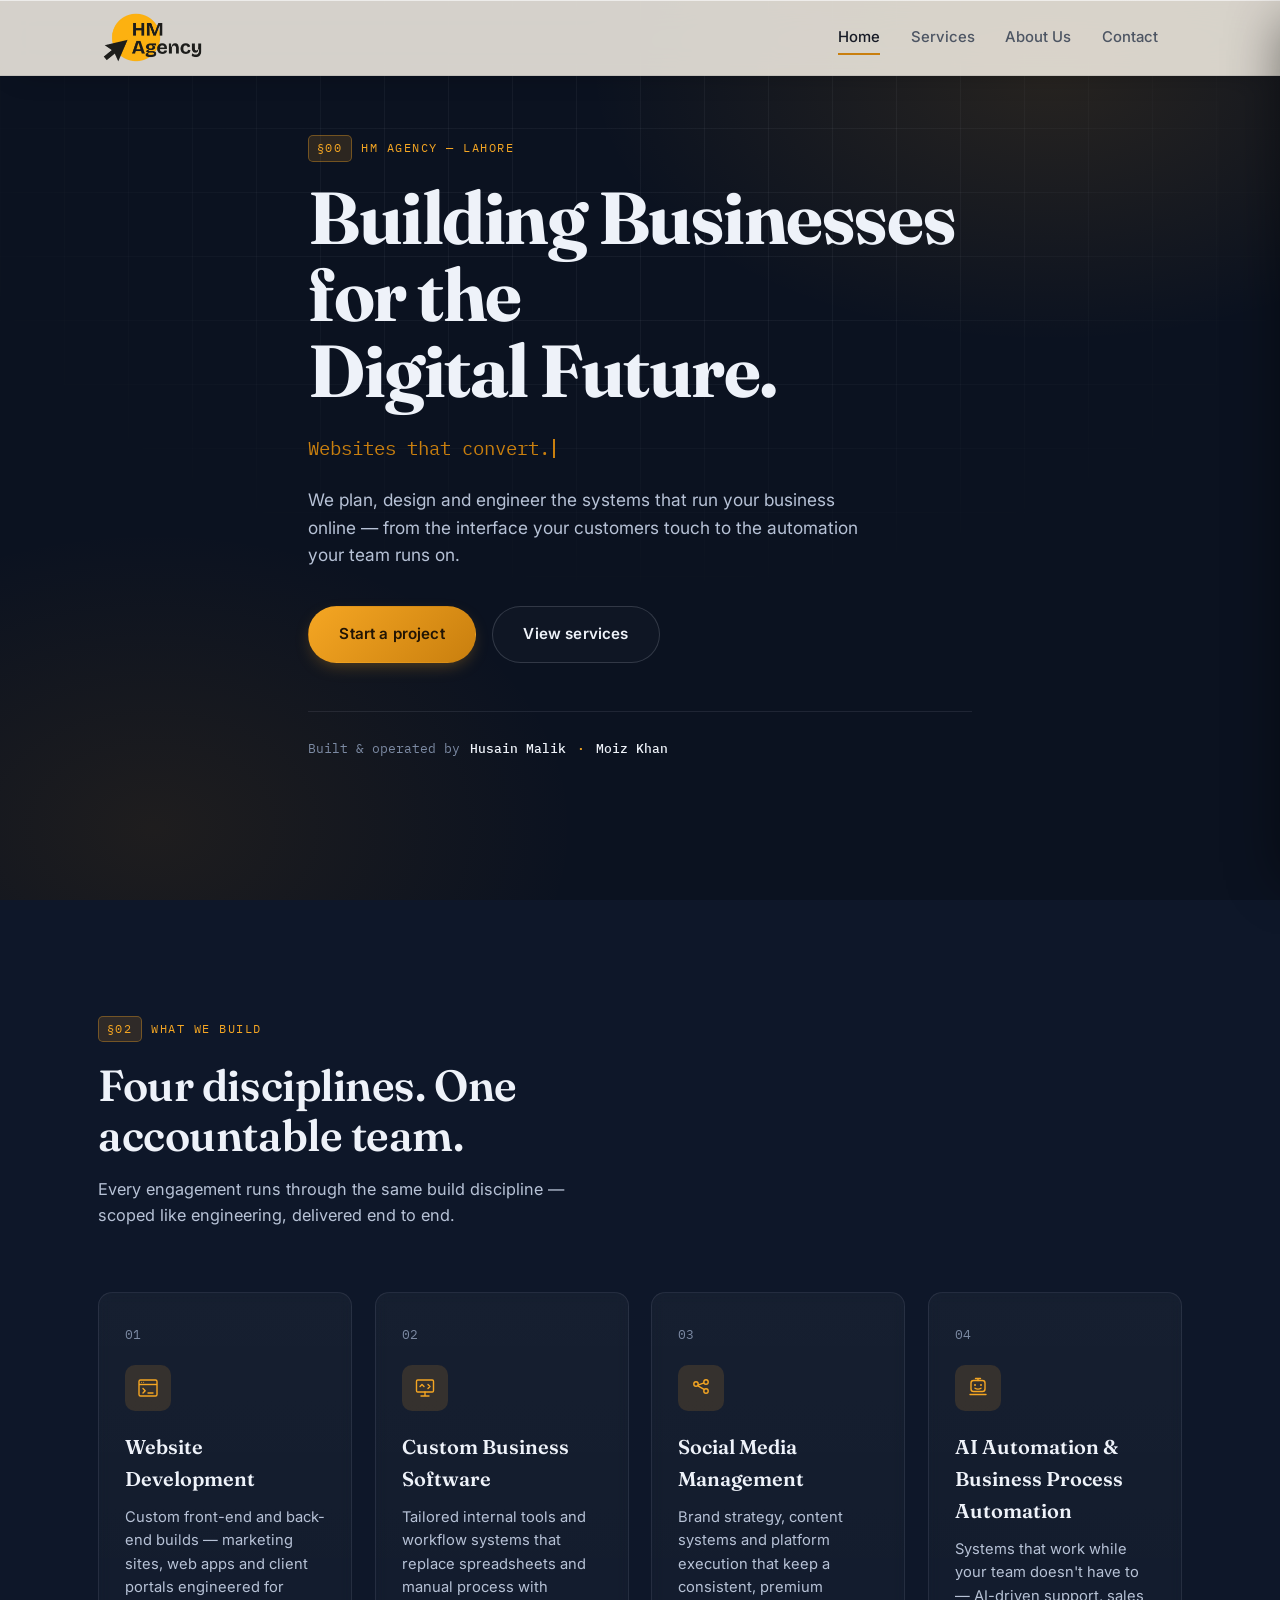
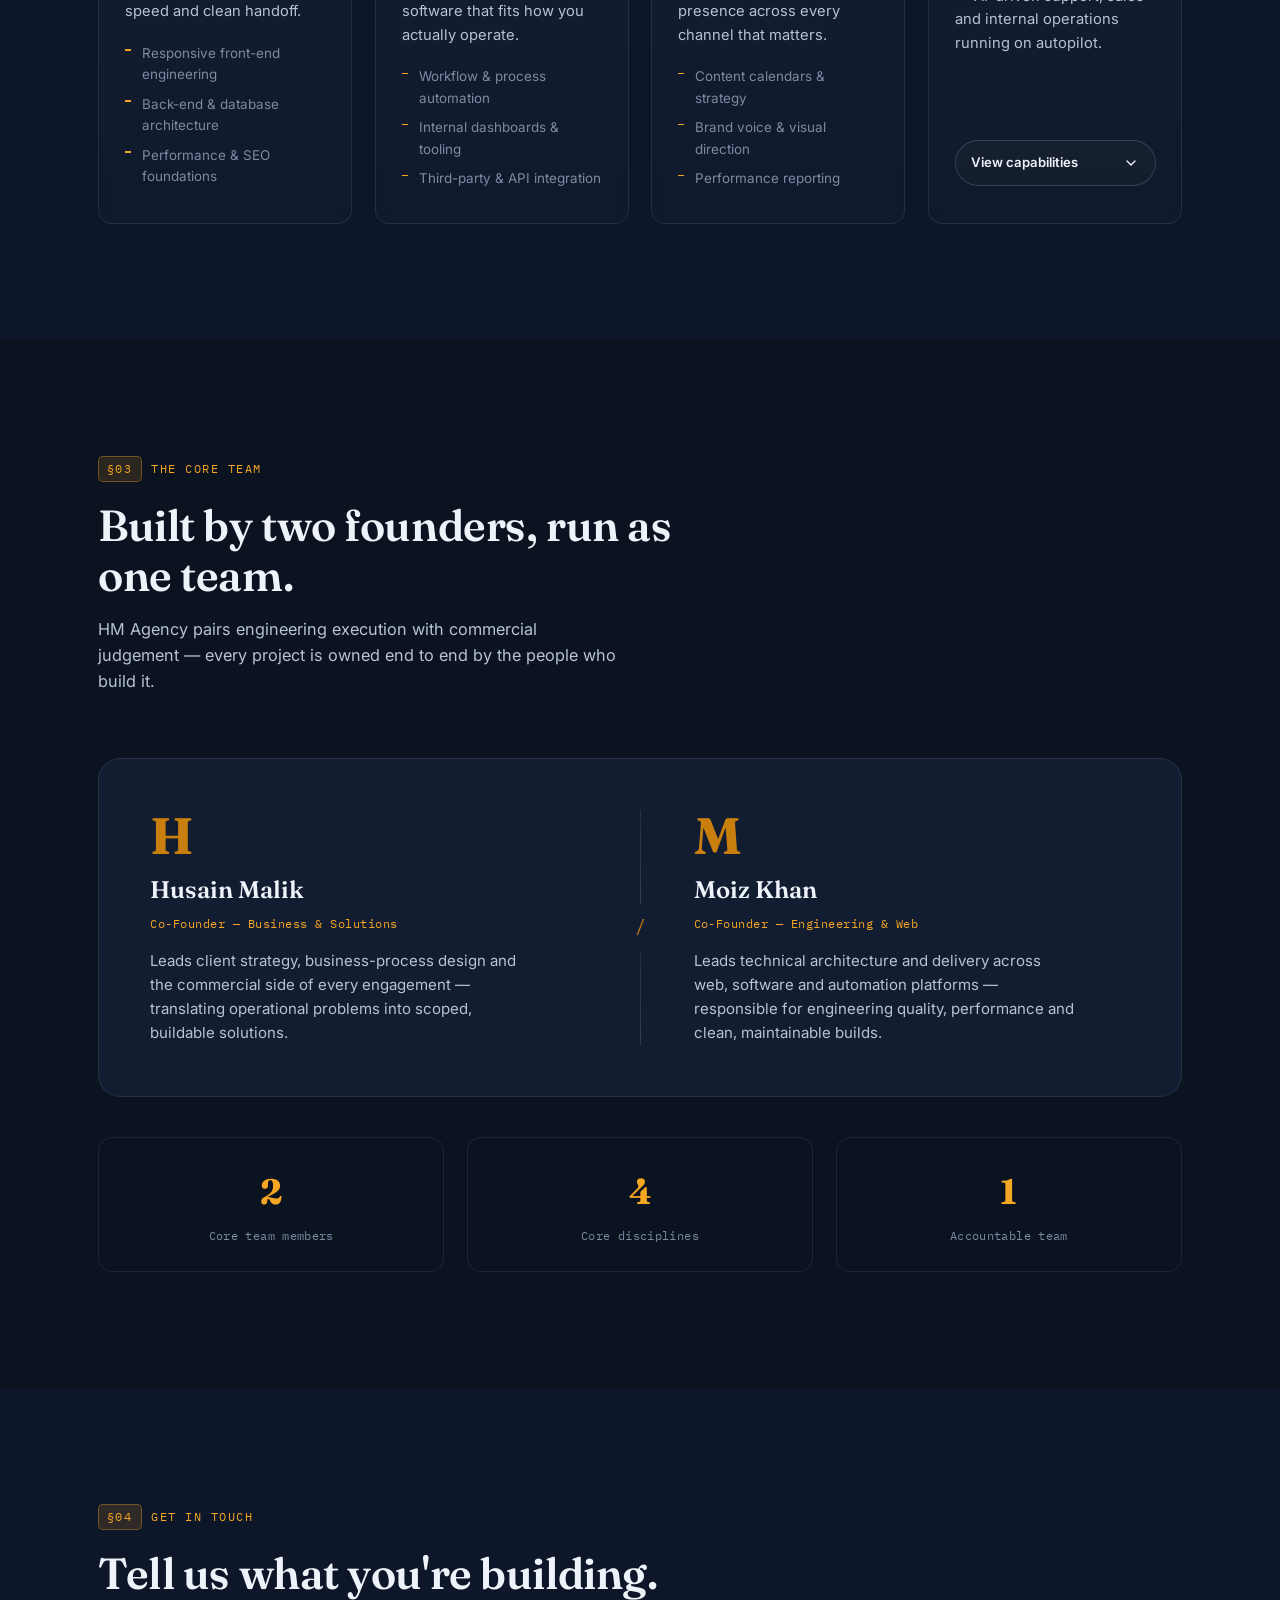
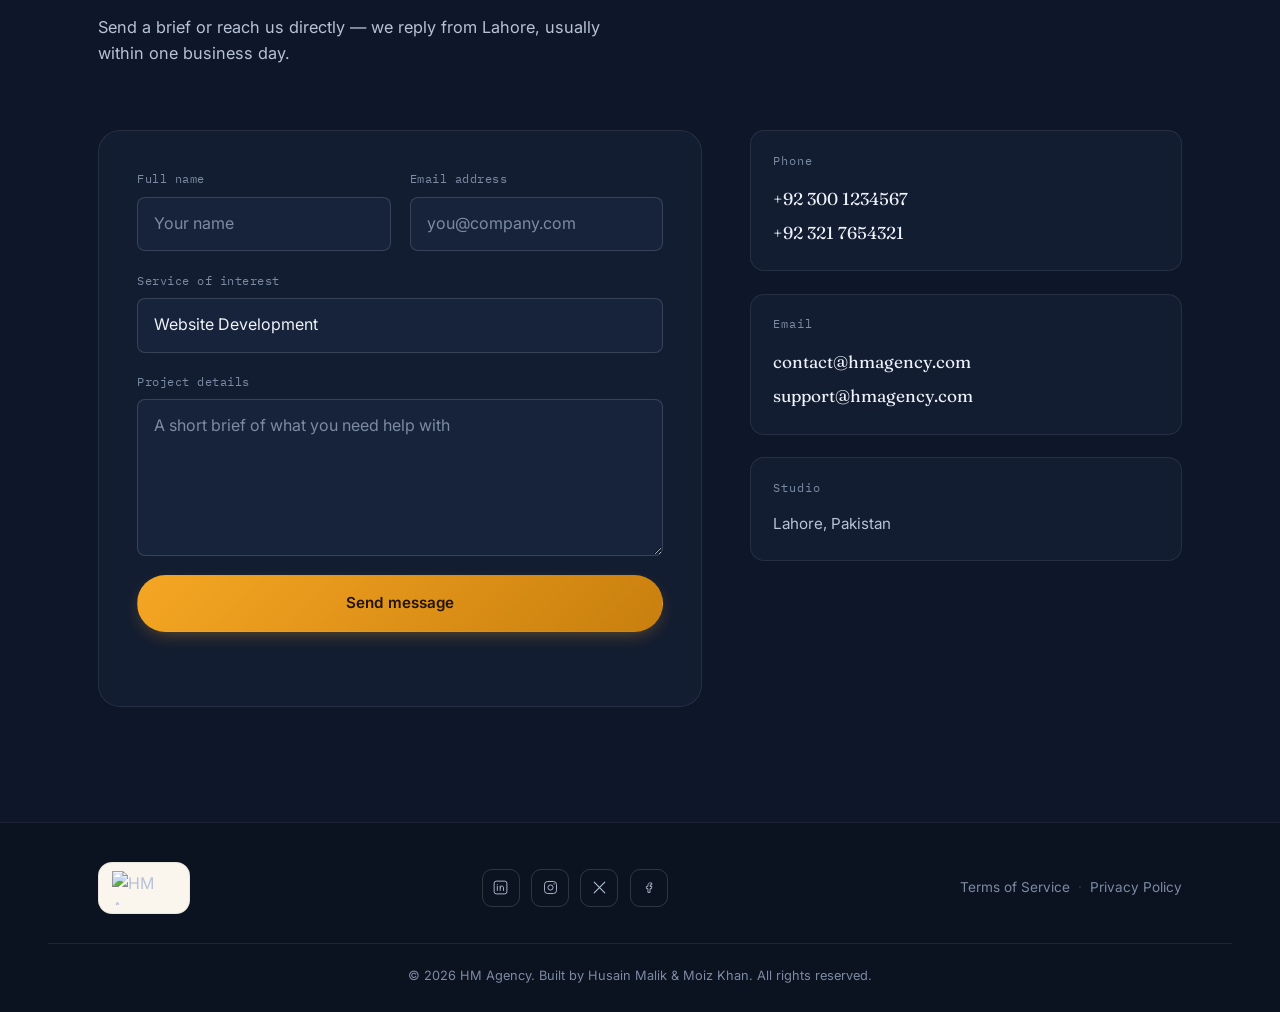
==== index.html @ 4106ef6b "Fix logo image path" ====
<!DOCTYPE html>
<html lang="en">
<head>
<meta charset="UTF-8">
<meta name="viewport" content="width=device-width, initial-scale=1.0, viewport-fit=cover">

<!-- ============ PRIMARY SEO META ============ -->
<title>HM Agency | Web Development, Business Software &amp; AI Automation</title>
<meta name="description" content="HM Agency designs and engineers custom websites, business software, and AI automation systems — chatbots, CRM and workflow automation — for growth-focused companies.">
<meta name="keywords" content="web development agency, custom business software, AI automation agency, business process automation, CRM automation, AI chatbots, social media management, website design Lahore, workflow automation, lead generation automation">
<meta name="author" content="HM Agency">
<meta name="robots" content="index, follow">
<link rel="canonical" href="https://www.hmagency.com/">
<!-- ============ FAVICON (inline SVG — crisp at any size, no external file) ============ -->
<link rel="icon" type="image/svg+xml" href="data:image/svg+xml,%3Csvg%20xmlns='http://www.w3.org/2000/svg'%20viewBox='0%200%2064%2064'%3E%3Ccircle%20cx='32'%20cy='32'%20r='32'%20fill='%23f5a623'/%3E%3Ctext%20x='32'%20y='42'%20text-anchor='middle'%20font-family='Arial,%20Helvetica,%20sans-serif'%20font-weight='800'%20font-size='27'%20letter-spacing='-1'%20fill='%23171b26'%3EHM%3C/text%3E%3C/svg%3E">
<!-- ============ OPEN GRAPH / SOCIAL ============ -->
<meta property="og:type" content="website">
<meta property="og:site_name" content="HM Agency">
<meta property="og:title" content="HM Agency | Web Development, Business Software &amp; AI Automation">
<meta property="og:description" content="Custom websites, business software and AI automation — chatbots, CRM and workflow systems — built by HM Agency.">
<meta property="og:image" content="https://www.hmagency.com/assets/logo.png">
<meta property="og:url" content="https://www.hmagency.com/">
<meta property="og:locale" content="en_US">

<meta name="twitter:card" content="summary_large_image">
<meta name="twitter:title" content="HM Agency | Web Development, Business Software &amp; AI Automation">
<meta name="twitter:description" content="Custom websites, business software and AI automation — chatbots, CRM and workflow systems — built by HM Agency.">
<meta name="twitter:image" content="https://www.hmagency.com/assets/logo.png">

<!-- ============ STRUCTURED DATA (placeholder — update with live business details) ============ -->
<script type="application/ld+json">
{
  "@context": "https://schema.org",
  "@type": "ProfessionalService",
  "name": "HM Agency",
  "image": "https://www.hmagency.com/assets/logo.png",
  "logo": "https://www.hmagency.com/assets/logo.png",
  "url": "https://www.hmagency.com/",
  "email": "contact@hmagency.com",
  "telephone": "+92-300-1234567",
  "address": {
    "@type": "PostalAddress",
    "addressLocality": "Lahore",
    "addressCountry": "PK"
  },
  "founder": [
    { "@type": "Person", "name": "Husain Malik" },
    { "@type": "Person", "name": "Moiz Khan" }
  ],
  "sameAs": [
    "https://www.linkedin.com/",
    "https://www.instagram.com/",
    "https://www.facebook.com/"
  ],
  "makesOffer": [
    { "@type": "Offer", "itemOffered": { "@type": "Service", "name": "Website Development" } },
    { "@type": "Offer", "itemOffered": { "@type": "Service", "name": "Custom Business Software" } },
    { "@type": "Offer", "itemOffered": { "@type": "Service", "name": "Social Media Management" } },
    { "@type": "Offer", "itemOffered": { "@type": "Service", "name": "AI Automation & Business Process Automation" } }
  ]
}
</script>

<!-- Fonts: Fraunces (display serif) + Inter (body) + IBM Plex Mono (blueprint/utility labels) -->
<link rel="preconnect" href="https://fonts.googleapis.com">
<link rel="preconnect" href="https://fonts.gstatic.com" crossorigin>
<link href="https://fonts.googleapis.com/css2?family=Fraunces:opsz,wght@9..144,500;9..144,600;9..144,700;9..144,900&family=Inter:wght@400;500;600;700&family=IBM+Plex+Mono:wght@400;500;600&display=swap" rel="stylesheet">

<link rel="stylesheet" href="styles.css">
</head>
<body>

<!-- ============ SKIP LINK ============ -->
<a class="skip-link" href="#main">Skip to content</a>

<!-- ============ NAVIGATION ============ -->
<header class="site-header" id="site-header">
  <nav class="navbar" aria-label="Primary">
    <a href="#home" class="brand" aria-label="HM Agency, home">
      <img src="logo.png" alt="HM Agency Logo" class="brand-logo" width="188" height="100">
    </a>

    <ul class="nav-links" id="nav-links">
      <li><a href="#home" class="nav-link is-active">Home</a></li>
      <li><a href="#services" class="nav-link">Services</a></li>
      <li><a href="#about" class="nav-link">About Us</a></li>
      <li><a href="#contact" class="nav-link">Contact</a></li>
    </ul>

    <button class="hamburger" id="hamburger" aria-label="Open menu" aria-expanded="false" aria-controls="mobile-menu">
      <span class="hamburger-box">
        <span class="bar bar-top"></span>
        <span class="bar bar-mid"></span>
        <span class="bar bar-bottom"></span>
      </span>
    </button>
  </nav>

  <!-- Mobile slide-in menu -->
  <div class="mobile-menu" id="mobile-menu">
    <ul class="mobile-nav-links">
      <li><a href="#home" class="mobile-nav-link"><span class="mobile-nav-index">§01</span>Home</a></li>
      <li><a href="#services" class="mobile-nav-link"><span class="mobile-nav-index">§02</span>Services</a></li>
      <li><a href="#about" class="mobile-nav-link"><span class="mobile-nav-index">§03</span>About Us</a></li>
      <li><a href="#contact" class="mobile-nav-link"><span class="mobile-nav-index">§04</span>Contact</a></li>
    </ul>
    <p class="mobile-menu-foot">Husain Malik &amp; Moiz Khan — Co-Founders, HM Agency</p>
  </div>
  <div class="mobile-menu-backdrop" id="mobile-menu-backdrop"></div>
</header>

<main id="main">

  <!-- ============ HERO ============ -->
  <section class="hero" id="home">
    <div class="hero-grid" aria-hidden="true"></div>
    <div class="hero-inner container">
      <p class="eyebrow reveal">
        <span class="eyebrow-tag">§00</span> HM AGENCY — LAHORE
      </p>
      <h1 class="hero-title reveal">
        Building Businesses<br>for the Digital&nbsp;Future.
      </h1>
      <p class="hero-type-line reveal">
        <span id="typed-text" class="hero-typed"></span><span class="hero-caret" aria-hidden="true"></span>
      </p>
      <p class="hero-sub reveal">
        We plan, design and engineer the systems that run your business online —
        from the interface your customers touch to the automation your team runs on.
      </p>
      <div class="hero-actions reveal">
        <a href="#contact" class="btn btn-primary">Start a project</a>
        <a href="#services" class="btn btn-ghost">View services</a>
      </div>
      <div class="hero-partners reveal">
        <span class="hero-partners-label">Built &amp; operated by</span>
        <span class="hero-partners-names">Husain Malik <span class="dot">·</span> Moiz Khan</span>
      </div>
    </div>
  </section>

  <!-- ============ SERVICES ============ -->
  <section class="services" id="services">
    <div class="container">
      <header class="section-head reveal">
        <p class="eyebrow"><span class="eyebrow-tag">§02</span> WHAT WE BUILD</p>
        <h2 class="section-title">Four disciplines. One accountable team.</h2>
        <p class="section-sub">Every engagement runs through the same build discipline — scoped like engineering, delivered end to end.</p>
      </header>

      <div class="services-grid">

        <article class="service-card reveal">
          <span class="card-bracket bracket-tl" aria-hidden="true"></span>
          <span class="card-bracket bracket-br" aria-hidden="true"></span>
          <p class="service-index">01</p>
          <div class="service-icon" aria-hidden="true">
            <svg viewBox="0 0 24 24" fill="none"><path d="M3 5.5C3 4.67 3.67 4 4.5 4h15c.83 0 1.5.67 1.5 1.5v13c0 .83-.67 1.5-1.5 1.5h-15A1.5 1.5 0 0 1 3 18.5v-13Z" stroke="currentColor" stroke-width="1.4"/><path d="M3 8.5h18" stroke="currentColor" stroke-width="1.4"/><circle cx="5.6" cy="6.3" r=".55" fill="currentColor"/><circle cx="7.6" cy="6.3" r=".55" fill="currentColor"/><path d="M7 12.5l2.2 2.2L7 17" stroke="currentColor" stroke-width="1.4" stroke-linecap="round" stroke-linejoin="round"/><path d="M12 17h5" stroke="currentColor" stroke-width="1.4" stroke-linecap="round"/></svg>
          </div>
          <h3 class="service-title">Website Development</h3>
          <p class="service-desc">Custom front-end and back-end builds — marketing sites, web apps and client portals engineered for speed and clean handoff.</p>
          <ul class="service-list">
            <li>Responsive front-end engineering</li>
            <li>Back-end &amp; database architecture</li>
            <li>Performance &amp; SEO foundations</li>
          </ul>
        </article>

        <article class="service-card reveal">
          <span class="card-bracket bracket-tl" aria-hidden="true"></span>
          <span class="card-bracket bracket-br" aria-hidden="true"></span>
          <p class="service-index">02</p>
          <div class="service-icon" aria-hidden="true">
            <svg viewBox="0 0 24 24" fill="none"><rect x="3.5" y="4" width="17" height="12" rx="1.2" stroke="currentColor" stroke-width="1.4"/><path d="M8 20h8M12 16v4" stroke="currentColor" stroke-width="1.4" stroke-linecap="round"/><path d="M7 10.5l2-2 2 2M15 8.5l2 2-2 2" stroke="currentColor" stroke-width="1.4" stroke-linecap="round" stroke-linejoin="round"/></svg>
          </div>
          <h3 class="service-title">Custom Business Software</h3>
          <p class="service-desc">Tailored internal tools and workflow systems that replace spreadsheets and manual process with software that fits how you actually operate.</p>
          <ul class="service-list">
            <li>Workflow &amp; process automation</li>
            <li>Internal dashboards &amp; tooling</li>
            <li>Third-party &amp; API integration</li>
          </ul>
        </article>

        <article class="service-card reveal">
          <span class="card-bracket bracket-tl" aria-hidden="true"></span>
          <span class="card-bracket bracket-br" aria-hidden="true"></span>
          <p class="service-index">03</p>
          <div class="service-icon" aria-hidden="true">
            <svg viewBox="0 0 24 24" fill="none"><circle cx="7" cy="8" r="2.2" stroke="currentColor" stroke-width="1.4"/><circle cx="17" cy="6" r="2.2" stroke="currentColor" stroke-width="1.4"/><circle cx="17" cy="15" r="2.2" stroke="currentColor" stroke-width="1.4"/><path d="M8.9 9.1 15.1 6.9M8.9 9.9l6.2 3.5" stroke="currentColor" stroke-width="1.4"/></svg>
          </div>
          <h3 class="service-title">Social Media Management</h3>
          <p class="service-desc">Brand strategy, content systems and platform execution that keep a consistent, premium presence across every channel that matters.</p>
          <ul class="service-list">
            <li>Content calendars &amp; strategy</li>
            <li>Brand voice &amp; visual direction</li>
            <li>Performance reporting</li>
          </ul>
        </article>

        <!-- ===== Service 04: AI Automation — interactive expansion card ===== -->
        <article class="service-card service-card-expand reveal" id="ai-automation-card">
          <span class="card-bracket bracket-tl" aria-hidden="true"></span>
          <span class="card-bracket bracket-br" aria-hidden="true"></span>
          <p class="service-index">04</p>
          <div class="service-icon" aria-hidden="true">
            <svg viewBox="0 0 24 24" fill="none"><rect x="5" y="4.5" width="14" height="11" rx="2.5" stroke="currentColor" stroke-width="1.4"/><path d="M9 9h.01M15 9h.01" stroke="currentColor" stroke-width="2" stroke-linecap="round"/><path d="M9 12.2c.8.6 1.9.9 3 .9s2.2-.3 3-.9" stroke="currentColor" stroke-width="1.4" stroke-linecap="round"/><path d="M12 4.5V2.5M9.5 2.5h5" stroke="currentColor" stroke-width="1.4" stroke-linecap="round"/><path d="M4 18.5h16" stroke="currentColor" stroke-width="1.4" stroke-linecap="round"/></svg>
          </div>
          <h3 class="service-title">AI Automation &amp; Business Process Automation</h3>
          <p class="service-desc">Systems that work while your team doesn't have to — AI-driven support, sales and internal operations running on autopilot.</p>

          <button type="button" class="expand-toggle" id="ai-expand-toggle" aria-expanded="false" aria-controls="ai-expand-panel">
            <span>View capabilities</span>
            <svg class="expand-icon" viewBox="0 0 24 24" fill="none" aria-hidden="true"><path d="M6 9l6 6 6-6" stroke="currentColor" stroke-width="2" stroke-linecap="round" stroke-linejoin="round"/></svg>
          </button>

          <div class="expand-panel" id="ai-expand-panel">
            <ul class="service-list service-list-expanded">
              <li>AI Chatbots — 24/7 customer support</li>
              <li>CRM Automation</li>
              <li>Lead Generation Automation</li>
              <li>Email &amp; WhatsApp Automation</li>
              <li>AI Assistants &amp; Workflow Automation</li>
              <li>Appointment Booking Systems</li>
              <li>Internal Business Automation</li>
            </ul>
          </div>
        </article>

      </div>
    </div>
  </section>

  <!-- ============ ABOUT ============ -->
  <section class="about" id="about">
    <div class="container">
      <header class="section-head reveal">
        <p class="eyebrow"><span class="eyebrow-tag">§03</span> THE CORE TEAM</p>
        <h2 class="section-title">Built by two founders, run as one team.</h2>
        <p class="section-sub">HM Agency pairs engineering execution with commercial judgement — every project is owned end to end by the people who build it.</p>
      </header>

      <div class="partners-panel reveal">
        <div class="partner-block">
          <p class="partner-index">H</p>
          <h3 class="partner-name">Husain Malik</h3>
          <p class="partner-role">Co-Founder — Business &amp; Solutions</p>
          <p class="partner-bio">Leads client strategy, business-process design and the commercial side of every engagement — translating operational problems into scoped, buildable solutions.</p>
        </div>

        <div class="partner-divider" aria-hidden="true">
          <span class="partner-divider-line"></span>
          <span class="partner-divider-mark">/</span>
          <span class="partner-divider-line"></span>
        </div>

        <div class="partner-block">
          <p class="partner-index">M</p>
          <h3 class="partner-name">Moiz Khan</h3>
          <p class="partner-role">Co-Founder — Engineering &amp; Web</p>
          <p class="partner-bio">Leads technical architecture and delivery across web, software and automation platforms — responsible for engineering quality, performance and clean, maintainable builds.</p>
        </div>
      </div>

      <div class="about-stats reveal">
        <div class="stat">
          <p class="stat-num">2</p>
          <p class="stat-label">Core team members</p>
        </div>
        <div class="stat">
          <p class="stat-num">4</p>
          <p class="stat-label">Core disciplines</p>
        </div>
        <div class="stat">
          <p class="stat-num">1</p>
          <p class="stat-label">Accountable team</p>
        </div>
      </div>
    </div>
  </section>

  <!-- ============ CONTACT ============ -->
  <section class="contact" id="contact">
    <div class="container">
      <header class="section-head reveal">
        <p class="eyebrow"><span class="eyebrow-tag">§04</span> GET IN TOUCH</p>
        <h2 class="section-title">Tell us what you're building.</h2>
        <p class="section-sub">Send a brief or reach us directly — we reply from Lahore, usually within one business day.</p>
      </header>

      <div class="contact-grid">

        <form class="contact-form reveal" id="contact-form" novalidate>
          <div class="form-row">
            <div class="field">
              <label for="name">Full name</label>
              <input type="text" id="name" name="name" placeholder="Your name" required>
            </div>
            <div class="field">
              <label for="email">Email address</label>
              <input type="email" id="email" name="email" placeholder="you@company.com" required>
            </div>
          </div>
          <div class="field">
            <label for="service">Service of interest</label>
            <select id="service" name="service">
              <option>Website Development</option>
              <option>Custom Business Software</option>
              <option>Social Media Management</option>
              <option>AI Automation &amp; Business Process Automation</option>
            </select>
          </div>
          <div class="field">
            <label for="message">Project details</label>
            <textarea id="message" name="message" rows="5" placeholder="A short brief of what you need help with" required></textarea>
          </div>
          <button type="submit" class="btn btn-primary btn-block">Send message</button>
          <p class="form-note" id="form-note" role="status" aria-live="polite"></p>
        </form>

        <aside class="contact-info reveal">
          <div class="contact-info-block">
            <p class="contact-info-label">Phone</p>
            <a href="tel:+923001234567" class="contact-info-line">+92 300 1234567</a>
            <a href="tel:+923217654321" class="contact-info-line">+92 321 7654321</a>
          </div>
          <div class="contact-info-block">
            <p class="contact-info-label">Email</p>
            <a href="mailto:contact@hmagency.com" class="contact-info-line">contact@hmagency.com</a>
            <a href="mailto:support@hmagency.com" class="contact-info-line">support@hmagency.com</a>
          </div>
          <div class="contact-info-block">
            <p class="contact-info-label">Studio</p>
            <p class="contact-info-line contact-info-static">Lahore, Pakistan</p>
          </div>
        </aside>

      </div>
    </div>
  </section>

</main>

<!-- ============ FOOTER ============ -->
<footer class="site-footer">
  <div class="container footer-inner">
    <div class="footer-brand">
      <span class="footer-logo-badge">
        <img src="assets/logo.png" alt="HM Agency Logo" class="footer-logo" width="188" height="100">
      </span>
    </div>

    <nav class="footer-social" aria-label="Social media">
      <a href="#" class="social-icon" aria-label="HM Agency on LinkedIn">
        <svg viewBox="0 0 24 24" fill="none"><rect x="3" y="3" width="18" height="18" rx="3" stroke="currentColor" stroke-width="1.3"/><path d="M7.5 10v6.2M7.5 7.6v.02M11.6 16.2V10M11.6 12.5c0-1.4 1-2.5 2.4-2.5s2.3.9 2.3 2.5v3.7" stroke="currentColor" stroke-width="1.3" stroke-linecap="round"/></svg>
      </a>
      <a href="#" class="social-icon" aria-label="HM Agency on Instagram">
        <svg viewBox="0 0 24 24" fill="none"><rect x="3.5" y="3.5" width="17" height="17" rx="4.5" stroke="currentColor" stroke-width="1.3"/><circle cx="12" cy="12" r="3.6" stroke="currentColor" stroke-width="1.3"/><circle cx="17" cy="7" r="0.9" fill="currentColor"/></svg>
      </a>
      <a href="#" class="social-icon" aria-label="HM Agency on X (Twitter)">
        <svg viewBox="0 0 24 24" fill="none"><path d="M4.5 4.5 19.5 19.5M19.5 4.5 4.5 19.5" stroke="currentColor" stroke-width="1.5" stroke-linecap="round"/></svg>
      </a>
      <a href="#" class="social-icon" aria-label="HM Agency on Facebook">
        <svg viewBox="0 0 24 24" fill="none"><path d="M14.5 8.5h2V5.5h-2c-2 0-3.3 1.4-3.3 3.4v1.6H9v3h2.2V19h3v-5.5h2.1l.4-3h-2.5V9.2c0-.5.3-.7.9-.7Z" stroke="currentColor" stroke-width="1.2" stroke-linejoin="round"/></svg>
      </a>
    </nav>

    <div class="footer-legal">
      <a href="#services">Terms of Service</a>
      <span class="legal-dot">·</span>
      <a href="#about">Privacy Policy</a>
    </div>
  </div>
  <p class="footer-copy">© <span id="year"></span> HM Agency. Built by Husain Malik &amp; Moiz Khan. All rights reserved.</p>
</footer>

<script src="script.js"></script>
</body>
</html>
---- styles.css ----
/* =========================================================
   HM AGENCY — DESIGN TOKENS
   Theme: "Blueprint Executive" — deep slate/navy ground,
   with a single brand-gold accent family (matching the
   amber circle in the HM Agency mark) used throughout for
   schematic lines, hover glows and highlights. --gold-deep
   provides depth for accent-on-accent moments (founder
   initials, caret, dividers) without introducing a second
   hue. Mono type is used for coordinate-style labels
   (§ eyebrows, card numbering) to nod at the firm's
   engineering + ledger-keeping identity.

   The header/nav is intentionally a light "executive cream"
   plate floating above the dark canvas — this is what makes
   the logo's black wordmark and amber mark read at full
   contrast without recoloring the entire brand.
   ========================================================= */

:root{
  /* --- Color (body) --- */
  --bg:            #0b1220;
  --bg-soft:       #0e1729;
  --surface:       #131d31;
  --surface-2:     #17233a;
  --border:        rgba(226,234,246,0.09);
  --border-strong: rgba(226,234,246,0.16);

  --gold:          #f5a623;
  --gold-soft:     rgba(245,166,35,0.14);
  --gold-deep:     #c97f0e;
  --gold-deep-soft: rgba(201,127,14,0.18);

  --text-hi:       #eef2f9;
  --text-mid:      #b7c2d6;
  --text-low:      #7c8aa3;

  /* --- Color (header — light executive plate) --- */
  --header-bg:        #f7f2e7;
  --header-bg-solid:  #faf6ee;
  --header-border:    rgba(20,25,40,0.09);
  --header-text-hi:   #171b26;
  --header-text-mid:  #4d5563;
  --header-text-low:  #838c9c;

  /* --- Type --- */
  --font-display: "Fraunces", "Iowan Old Style", Georgia, serif;
  --font-body:    "Inter", -apple-system, BlinkMacSystemFont, "Segoe UI", sans-serif;
  --font-mono:    "IBM Plex Mono", "SFMono-Regular", Menlo, monospace;

  /* --- Layout --- */
  --container-w: 1180px;
  --gutter: clamp(1.1rem, 4vw, 3rem);
  --radius-s: 8px;
  --radius-m: 14px;
  --radius-l: 22px;

  /* --- Motion --- */
  --ease: cubic-bezier(.22,1,.36,1);

  --dur-fast: 180ms;
  --dur-mid: 420ms;

  --header-h: 76px;
}

@media (prefers-reduced-motion: reduce){
  *, *::before, *::after{
    animation-duration: 0.001ms !important;
    animation-iteration-count: 1 !important;
    transition-duration: 0.001ms !important;
    scroll-behavior: auto !important;
  }
}

/* =========================================================
   RESET
   ========================================================= */
*, *::before, *::after{ box-sizing: border-box; }
html{
  scroll-behavior: smooth;
  scroll-padding-top: calc(var(--header-h) + 12px);
}
body{
  margin: 0;
  background: var(--bg);
  color: var(--text-mid);
  font-family: var(--font-body);
  font-size: 16px;
  line-height: 1.6;
  -webkit-font-smoothing: antialiased;
  overflow-x: hidden;
}
img, svg{ display:block; max-width: 100%; }
a{ color: inherit; text-decoration: none; }
ul{ list-style: none; margin:0; padding:0; }
button{ font: inherit; color: inherit; background: none; border: none; cursor: pointer; }
input, textarea, select{ font: inherit; color: inherit; }
h1,h2,h3,h4,p{ margin: 0; }

.container{
  width: 100%;
  max-width: var(--container-w);
  min-width: 0;
  margin-inline: auto;
  padding-inline: var(--gutter);
}

/* Belt-and-braces overflow safety: flex/grid children default to
   min-width:auto, which can silently force horizontal scroll when
   long unbroken text (emails, headings) sits inside a constrained
   track. Reset the common offenders explicitly. */
html, body{ max-width: 100%; }
.services-grid > *,
.contact-grid > *,
.partners-panel > *,
.about-stats > *,
.hero-partners,
.form-row > *{
  min-width: 0;
}
h1, h2, h3, p, a, li{ overflow-wrap: break-word; }

.skip-link{
  position: absolute;
  left: -999px;
  top: 0;
  background: var(--gold);
  color: #06281c;
  padding: .75rem 1.25rem;
  z-index: 999;
  border-radius: 0 0 var(--radius-s) 0;
  font-weight: 600;
}
.skip-link:focus{ left: 0; }

:focus-visible{
  outline: 2px solid var(--gold);
  outline-offset: 3px;
  border-radius: 4px;
}

/* Faint schematic grid backdrop used sparingly behind the hero */
.hero-grid{
  position: absolute;
  inset: 0;
  background-image:
    linear-gradient(var(--border) 1px, transparent 1px),
    linear-gradient(90deg, var(--border) 1px, transparent 1px);
  background-size: 64px 64px;
  mask-image: radial-gradient(ellipse 70% 60% at 50% 20%, black 30%, transparent 78%);
  opacity: .55;
  pointer-events: none;
}

/* =========================================================
   BUTTONS — unified interactive ecosystem
   ========================================================= */
.btn{
  display: inline-flex;
  align-items: center;
  justify-content: center;
  gap: .5rem;
  padding: 0.95rem 1.9rem;
  border-radius: 999px;
  font-family: var(--font-body);
  font-weight: 600;
  font-size: 0.95rem;
  letter-spacing: .01em;
  white-space: nowrap;
  cursor: pointer;
  border: 1px solid transparent;
  transition: filter var(--dur-fast) var(--ease),
              transform var(--dur-fast) var(--ease),
              box-shadow var(--dur-fast) var(--ease),
              background var(--dur-fast) var(--ease),
              border-color var(--dur-fast) var(--ease);
}
.btn:hover{
  filter: brightness(1.15);
  transform: translateY(-3px);
}
.btn:active{
  transform: translateY(-1px);
}

.btn-primary{
  background: linear-gradient(135deg, var(--gold), var(--gold-deep));
  color: #211404;
  box-shadow: 0 6px 18px -6px rgba(245,166,35,0.4);
}
.btn-primary:hover{
  box-shadow: 0 14px 30px -8px rgba(245,166,35,0.55);
}

.btn-ghost{
  background: rgba(255,255,255,0.02);
  color: var(--text-hi);
  border-color: var(--border-strong);
}
.btn-ghost:hover{
  border-color: var(--gold);
  box-shadow: 0 14px 30px -12px rgba(245,166,35,0.35);
}

.btn-block{ width: 100%; }

/* =========================================================
   HEADER / NAVBAR — light "executive cream" plate
   ========================================================= */
.site-header{
  position: fixed;
  inset-inline: 0;
  top: 0;
  z-index: 100;
  height: var(--header-h);
  display: flex;
  align-items: center;
  background: rgba(247,242,231,0.86);
  backdrop-filter: blur(16px) saturate(160%);
  -webkit-backdrop-filter: blur(16px) saturate(160%);
  border-bottom: 1px solid var(--header-border);
  box-shadow: 0 1px 0 rgba(255,255,255,0.6) inset, 0 12px 30px -20px rgba(0,0,0,0.4);
  transition: background var(--dur-mid) var(--ease), border-color var(--dur-mid) var(--ease), box-shadow var(--dur-mid) var(--ease);
}

.navbar{
  width: 100%;
  max-width: var(--container-w);
  min-width: 0;
  margin-inline: auto;
  padding-inline: var(--gutter);
  display: flex;
  align-items: center;
  justify-content: space-between;
  gap: clamp(0.75rem, 2vw, 1.5rem);
}

/* Brand logo sits on the LEFT per spec */
.brand{
  display: flex;
  align-items: center;
  order: 1;
  margin-right: auto;
  flex-shrink: 0;
  padding: 0.4rem 0;
}
.brand-logo{
  height: clamp(46px, 6vw, 58px);
  width: auto;
  max-width: 100%;
  object-fit: contain;
  display: block;
  transition: transform var(--dur-fast) var(--ease);
}
.brand:hover .brand-logo{ transform: translateY(-1px); }

.nav-links{
  display: flex;
  align-items: center;
  gap: clamp(1.2rem, 2.4vw, 2.1rem);
  order: 2;
  margin-left: auto;
  margin-right: 1.5rem;
  flex-wrap: nowrap;
}
.nav-link{
  position: relative;
  font-size: .93rem;
  font-weight: 500;
  color: var(--header-text-mid);
  padding-block: .4rem;
  white-space: nowrap;
  transition: color var(--dur-fast) var(--ease);
}
.nav-link::after{
  content: "";
  position: absolute;
  left: 0; bottom: -2px;
  width: 0; height: 2px;
  background: var(--gold-deep);
  transition: width var(--dur-mid) var(--ease);
}
.nav-link:hover{ color: var(--header-text-hi); }
.nav-link:hover::after,
.nav-link.is-active::after{ width: 100%; }
.nav-link.is-active{ color: var(--header-text-hi); }

/* Hamburger (hidden on desktop) */
.hamburger{
  display: none;
  order: 3;
  width: 44px;
  height: 44px;
  align-items: center;
  justify-content: center;
  border-radius: 10px;
  margin-right: .25rem;
  flex-shrink: 0;
}
.hamburger:hover{ background: rgba(20,25,40,0.06); }
.hamburger-box{
  position: relative;
  width: 22px;
  height: 16px;
}
.bar{
  position: absolute;
  left: 0;
  width: 100%;
  height: 2px;
  border-radius: 2px;
  background: var(--header-text-hi);
  transition: transform var(--dur-mid) var(--ease), opacity var(--dur-fast) var(--ease), top var(--dur-mid) var(--ease);
}
.bar-top{ top: 0; }
.bar-mid{ top: 7px; }
.bar-bottom{ top: 14px; }

.hamburger[aria-expanded="true"] .bar-top{ top: 7px; transform: rotate(45deg); }
.hamburger[aria-expanded="true"] .bar-mid{ opacity: 0; transform: scaleX(0); }
.hamburger[aria-expanded="true"] .bar-bottom{ top: 7px; transform: rotate(-45deg); }

/* Mobile menu panel — matches the light header plate */
.mobile-menu{
  position: fixed;
  top: 0;
  right: 0;
  height: 100dvh;
  max-height: 100dvh;
  width: min(88vw, 380px);
  max-width: 100vw;
  background: var(--header-bg-solid);
  border-left: 1px solid var(--header-border);
  padding: calc(var(--header-h) + 1.5rem) clamp(1.5rem, 5vw, 2rem) 2rem;
  display: flex;
  flex-direction: column;
  gap: 1.5rem;
  overflow-y: auto;
  -webkit-overflow-scrolling: touch;
  transform: translate3d(100%,0,0);
  transition: transform var(--dur-mid) var(--ease);
  z-index: 99;
  will-change: transform;
  box-shadow: -20px 0 50px -20px rgba(0,0,0,0.45);
}
.mobile-menu.is-open{ transform: translate3d(0,0,0); }

.mobile-nav-links{ display: flex; flex-direction: column; gap: .2rem; }
.mobile-nav-link{
  display: flex;
  align-items: center;
  gap: .75rem;
  font-family: var(--font-display);
  font-size: clamp(1.25rem, 6vw, 1.5rem);
  font-weight: 600;
  color: var(--header-text-hi);
  padding-block: .6rem;
  border-bottom: 1px solid var(--header-border);
  opacity: 0;
  transform: translateY(10px);
  transition: opacity var(--dur-mid) var(--ease), transform var(--dur-mid) var(--ease), color var(--dur-fast) var(--ease);
}
.mobile-menu.is-open .mobile-nav-link{ opacity: 1; transform: translateY(0); }
.mobile-menu.is-open .mobile-nav-link:nth-child(1){ transition-delay: 60ms; }
.mobile-menu.is-open .mobile-nav-link:nth-child(2){ transition-delay: 120ms; }
.mobile-menu.is-open .mobile-nav-link:nth-child(3){ transition-delay: 180ms; }
.mobile-menu.is-open .mobile-nav-link:nth-child(4){ transition-delay: 240ms; }
.mobile-nav-link:hover{ color: var(--gold-deep); }
.mobile-nav-index{
  font-family: var(--font-mono);
  font-size: .75rem;
  color: var(--gold-deep);
}
.mobile-menu-foot{
  margin-top: auto;
  font-size: .78rem;
  color: var(--header-text-low);
  font-family: var(--font-mono);
  line-height: 1.5;
}

.mobile-menu-backdrop{
  position: fixed;
  inset: 0;
  background: rgba(5,9,17,0.6);
  backdrop-filter: blur(2px);
  opacity: 0;
  pointer-events: none;
  transition: opacity var(--dur-mid) var(--ease);
  z-index: 98;
}
.mobile-menu-backdrop.is-open{ opacity: 1; pointer-events: auto; }

body.menu-open{ overflow: hidden; }

/* =========================================================
   SECTION SCAFFOLDING
   ========================================================= */
section{ position: relative; padding-block: clamp(4.5rem, 9vw, 8rem); }

.eyebrow{
  display: inline-flex;
  align-items: center;
  gap: .6rem;
  font-family: var(--font-mono);
  font-size: .78rem;
  letter-spacing: .12em;
  color: var(--gold);
  margin-bottom: 1.1rem;
}
.eyebrow-tag{
  background: var(--gold-soft);
  border: 1px solid rgba(245,166,35,0.35);
  padding: .15rem .5rem;
  border-radius: 5px;
  color: var(--gold);
}

.section-head{ max-width: 640px; margin-bottom: clamp(2.5rem, 5vw, 4rem); }
.section-title{
  font-family: var(--font-display);
  font-weight: 600;
  font-size: clamp(1.9rem, 3.4vw, 2.8rem);
  color: var(--text-hi);
  line-height: 1.15;
  letter-spacing: -0.01em;
}
.section-sub{
  margin-top: 1rem;
  font-size: 1.02rem;
  color: var(--text-mid);
  max-width: 52ch;
}

/* Scroll reveal */
.reveal{
  opacity: 0;
  transform: translateY(28px);
  transition: opacity 720ms var(--ease), transform 720ms var(--ease);
  will-change: transform, opacity;
}
.reveal.is-visible{ opacity: 1; transform: translateY(0); }

/* =========================================================
   HERO
   ========================================================= */
.hero{
  min-height: 100dvh;
  display: flex;
  align-items: center;
  padding-top: calc(var(--header-h) + 2rem);
  overflow: hidden;
  background:
    radial-gradient(ellipse 60% 50% at 82% 8%, rgba(245,166,35,0.12), transparent 60%),
    radial-gradient(ellipse 55% 55% at 12% 92%, rgba(201,127,14,0.10), transparent 60%),
    var(--bg);
}
.hero-inner{ position: relative; z-index: 1; max-width: 760px; }

.hero-title{
  font-family: var(--font-display);
  font-weight: 700;
  font-size: clamp(2.6rem, 6.4vw, 4.6rem);
  line-height: 1.04;
  letter-spacing: -0.02em;
  color: var(--text-hi);
  margin-bottom: 1.5rem;
}

.hero-type-line{
  font-family: var(--font-mono);
  font-size: clamp(1rem, 1.6vw, 1.2rem);
  color: var(--gold-deep);
  min-height: 1.6em;
  margin-bottom: 1.4rem;
}
.hero-caret{
  display: inline-block;
  width: 2px;
  height: 1em;
  background: var(--gold-deep);
  margin-left: 3px;
  vertical-align: -0.15em;
  animation: caret-blink 1s steps(1) infinite;
}
@keyframes caret-blink{ 50%{ opacity: 0; } }

.hero-sub{
  font-size: 1.08rem;
  max-width: 52ch;
  color: var(--text-mid);
  margin-bottom: 2.3rem;
}

.hero-actions{
  display: flex;
  flex-wrap: wrap;
  gap: 1rem;
  margin-bottom: 3rem;
}

.hero-partners{
  display: flex;
  flex-wrap: wrap;
  align-items: baseline;
  gap: .6rem;
  padding-top: 1.6rem;
  border-top: 1px solid var(--border);
  font-family: var(--font-mono);
  font-size: .82rem;
}
.hero-partners-label{ color: var(--text-low); }
.hero-partners-names{ color: var(--text-hi); font-weight: 500; }
.hero-partners-names .dot{ color: var(--gold); margin-inline: .2rem; }

/* =========================================================
   SERVICES
   ========================================================= */
.services{ background: var(--bg-soft); }

.services-grid{
  display: grid;
  grid-template-columns: repeat(4, 1fr);
  gap: 1.4rem;
}

.service-card{
  position: relative;
  padding: 2rem 1.6rem 2.1rem;
  background: linear-gradient(180deg, rgba(255,255,255,0.035), rgba(255,255,255,0.015));
  border: 1px solid var(--border);
  border-radius: var(--radius-m);
  backdrop-filter: blur(6px);
  transition: transform var(--dur-mid) var(--ease),
              border-color var(--dur-mid) var(--ease),
              box-shadow var(--dur-mid) var(--ease),
              background var(--dur-mid) var(--ease);
}
.service-card:hover{
  transform: translateY(-8px);
  border-color: rgba(245,166,35,0.4);
  box-shadow: 0 24px 46px -20px rgba(0,0,0,0.55), 0 0 0 1px rgba(245,166,35,0.08);
  background: linear-gradient(180deg, rgba(245,166,35,0.06), rgba(255,255,255,0.015));
}

.card-bracket{
  position: absolute;
  width: 16px; height: 16px;
  border: 1.4px solid rgba(245,166,35,0.55);
  opacity: 0;
  transition: opacity var(--dur-mid) var(--ease);
}
.service-card:hover .card-bracket{ opacity: 1; }
.bracket-tl{ top: 10px; left: 10px; border-right: none; border-bottom: none; }
.bracket-br{ bottom: 10px; right: 10px; border-left: none; border-top: none; }

.service-index{
  font-family: var(--font-mono);
  font-size: .8rem;
  color: var(--text-low);
  margin-bottom: 1.2rem;
}
.service-icon{
  width: 46px; height: 46px;
  display: flex; align-items: center; justify-content: center;
  color: var(--gold);
  background: var(--gold-soft);
  border-radius: 10px;
  margin-bottom: 1.3rem;
}
.service-icon svg{ width: 24px; height: 24px; }

.service-title{
  font-family: var(--font-display);
  font-size: 1.25rem;
  font-weight: 600;
  color: var(--text-hi);
  margin-bottom: .65rem;
}
.service-desc{
  font-size: .92rem;
  color: var(--text-mid);
  margin-bottom: 1.2rem;
}
.service-list{ display: flex; flex-direction: column; gap: .5rem; }
.service-list li{
  font-size: .84rem;
  color: var(--text-low);
  padding-left: 1.1rem;
  position: relative;
}
.service-list li::before{
  content: "";
  position: absolute;
  left: 0; top: .5em;
  width: 6px; height: 1.4px;
  background: var(--gold);
}

/* Service 04 — interactive expansion card */
.service-card-expand{
  display: flex;
  flex-direction: column;
}
.expand-toggle{
  display: inline-flex;
  align-items: center;
  justify-content: space-between;
  gap: .6rem;
  width: 100%;
  margin-top: auto;
  padding: .7rem .95rem;
  border: 1px solid var(--border-strong);
  border-radius: 999px;
  background: rgba(255,255,255,0.02);
  color: var(--text-hi);
  font-size: .82rem;
  font-weight: 600;
  transition: border-color var(--dur-fast) var(--ease),
              background var(--dur-fast) var(--ease),
              filter var(--dur-fast) var(--ease),
              transform var(--dur-fast) var(--ease);
}
.expand-toggle:hover{
  filter: brightness(1.15);
  transform: translateY(-3px);
  border-color: var(--gold);
  box-shadow: 0 14px 26px -14px rgba(245,166,35,0.45);
}
.expand-toggle:active{ transform: translateY(-1px); }

.expand-icon{
  width: 16px; height: 16px;
  flex-shrink: 0;
  transition: transform var(--dur-mid) var(--ease);
}
.expand-toggle[aria-expanded="true"] .expand-icon{ transform: rotate(180deg); }

.expand-panel{
  display: grid;
  grid-template-rows: 0fr;
  opacity: 0;
  transition: grid-template-rows var(--dur-mid) var(--ease),
              opacity var(--dur-mid) var(--ease),
              margin-top var(--dur-mid) var(--ease);
}
.expand-panel.is-open{
  grid-template-rows: 1fr;
  opacity: 1;
  margin-top: 1.1rem;
}
.expand-panel > .service-list-expanded{
  overflow: hidden;
  min-height: 0;
  padding-top: .2rem;
  border-top: 1px solid var(--border);
  gap: .65rem;
}
.expand-panel .service-list li{
  color: var(--text-mid);
  padding-left: 1.3rem;
}
.expand-panel .service-list li::before{
  background: var(--gold);
  width: 8px;
}

/* =========================================================
   ABOUT
   ========================================================= */
.partners-panel{
  display: grid;
  grid-template-columns: 1fr auto 1fr;
  align-items: center;
  gap: clamp(1.5rem, 4vw, 3rem);
  background: var(--surface);
  border: 1px solid var(--border);
  border-radius: var(--radius-l);
  padding: clamp(2rem, 4vw, 3.2rem);
}
.partner-block{ max-width: 380px; }
.partner-index{
  font-family: var(--font-display);
  font-size: 3.2rem;
  font-weight: 700;
  color: var(--gold-deep);
  line-height: 1;
  margin-bottom: .6rem;
}
.partner-name{
  font-family: var(--font-display);
  font-size: 1.5rem;
  font-weight: 600;
  color: var(--text-hi);
  margin-bottom: .3rem;
}
.partner-role{
  font-family: var(--font-mono);
  font-size: .78rem;
  color: var(--gold);
  letter-spacing: .04em;
  margin-bottom: .9rem;
}
.partner-bio{ font-size: .94rem; color: var(--text-mid); }

.partner-divider{
  display: flex;
  flex-direction: column;
  align-items: center;
  gap: .6rem;
  height: 100%;
  min-height: 160px;
}
.partner-divider-line{
  flex: 1;
  width: 1px;
  background: linear-gradient(var(--border), var(--border-strong));
}
.partner-divider-mark{
  font-family: var(--font-mono);
  color: var(--gold-deep);
  font-size: 1.1rem;
}

.about-stats{
  display: grid;
  grid-template-columns: repeat(3, 1fr);
  gap: 1.4rem;
  margin-top: 2.5rem;
}
.stat{
  text-align: center;
  padding: 1.6rem 1rem;
  border: 1px solid var(--border);
  border-radius: var(--radius-m);
}
.stat-num{
  font-family: var(--font-display);
  font-size: 2.2rem;
  font-weight: 700;
  color: var(--gold);
}
.stat-label{
  font-family: var(--font-mono);
  font-size: .76rem;
  color: var(--text-low);
  margin-top: .4rem;
  letter-spacing: .03em;
}

/* =========================================================
   CONTACT
   ========================================================= */
.contact{ background: var(--bg-soft); }

.contact-grid{
  display: grid;
  grid-template-columns: 1.4fr 1fr;
  gap: clamp(1.5rem, 4vw, 3rem);
  align-items: start;
}

.contact-form{
  background: var(--surface);
  border: 1px solid var(--border);
  border-radius: var(--radius-l);
  padding: clamp(1.6rem, 3vw, 2.4rem);
  display: flex;
  flex-direction: column;
  gap: 1.2rem;
}
.form-row{
  display: grid;
  grid-template-columns: 1fr 1fr;
  gap: 1.2rem;
}
.field{ display: flex; flex-direction: column; gap: .5rem; }
.field label{
  font-family: var(--font-mono);
  font-size: .75rem;
  letter-spacing: .04em;
  color: var(--text-low);
}
.field input, .field select, .field textarea{
  background: var(--surface-2);
  border: 1px solid var(--border-strong);
  border-radius: var(--radius-s);
  padding: .85rem 1rem;
  color: var(--text-hi);
  transition: border-color var(--dur-fast) var(--ease), box-shadow var(--dur-fast) var(--ease);
}
.field input::placeholder, .field textarea::placeholder{ color: var(--text-low); }
.field input:focus, .field select:focus, .field textarea:focus{
  outline: none;
  border-color: var(--gold);
  box-shadow: 0 0 0 3px rgba(245,166,35,0.18);
}
.field textarea{ resize: vertical; min-height: 120px; }
.field select{ appearance: none; cursor: pointer; }

.form-note{
  font-size: .85rem;
  color: var(--gold);
  min-height: 1.2em;
}

.contact-info{
  display: flex;
  flex-direction: column;
  gap: 1.4rem;
}
.contact-info-block{
  border: 1px solid var(--border);
  border-radius: var(--radius-m);
  padding: 1.3rem 1.4rem;
  background: var(--surface);
}
.contact-info-label{
  font-family: var(--font-mono);
  font-size: .72rem;
  letter-spacing: .08em;
  color: var(--text-low);
  margin-bottom: .7rem;
}
.contact-info-line{
  display: block;
  font-family: var(--font-display);
  font-size: 1.08rem;
  color: var(--text-hi);
  padding-block: .2rem;
  transition: color var(--dur-fast) var(--ease);
}
a.contact-info-line:hover{ color: var(--gold); }
.contact-info-static{ color: var(--text-mid); font-family: var(--font-body); font-size: .95rem; }

/* =========================================================
   FOOTER
   ========================================================= */
.site-footer{
  border-top: 1px solid var(--border);
  padding-block: 2.4rem 1.6rem;
  background: var(--bg);
}
.footer-inner{
  display: flex;
  align-items: center;
  justify-content: space-between;
  flex-wrap: wrap;
  gap: 1.4rem;
  padding-bottom: 1.8rem;
}
.footer-brand{ display: flex; align-items: center; gap: .6rem; }
.footer-logo-badge{
  display: inline-flex;
  align-items: center;
  background: var(--header-bg-solid);
  border: 1px solid rgba(20,25,40,0.08);
  border-radius: var(--radius-m);
  padding: .5rem .8rem;
}
.footer-logo{ height: 34px; width: auto; object-fit: contain; display: block; }

.footer-social{ display: flex; gap: .7rem; }
.social-icon{
  width: 38px; height: 38px;
  display: flex; align-items: center; justify-content: center;
  border: 1px solid var(--border-strong);
  border-radius: 10px;
  color: var(--text-mid);
  transition: color var(--dur-fast) var(--ease), border-color var(--dur-fast) var(--ease), transform var(--dur-fast) var(--ease);
}
.social-icon svg{ width: 17px; height: 17px; }
.social-icon:hover{
  color: var(--gold);
  border-color: var(--gold);
  transform: translateY(-2px);
}

.footer-legal{
  font-size: .85rem;
  color: var(--text-low);
  display: flex;
  align-items: center;
  gap: .5rem;
}
.footer-legal a:hover{ color: var(--text-hi); }
.legal-dot{ color: var(--border-strong); }

.footer-copy{
  text-align: center;
  font-size: .8rem;
  color: var(--text-low);
  border-top: 1px solid var(--border);
  padding-top: 1.4rem;
  margin-inline: var(--gutter);
}

/* =========================================================
   RESPONSIVE OVERHAUL
   Tiers: Desktop (default) → Laptop ≤1080px → Tablet ≤920px
   → Phablet ≤720px → Mobile ≤560px → Small phone ≤380px,
   plus a short-landscape override for phones in landscape.
   Applies to width AND height/orientation so nothing breaks
   in either portrait or landscape.
   ========================================================= */

/* ---- Laptop / small desktop ---- */
@media (max-width: 1080px){
  .services-grid{ grid-template-columns: repeat(2, 1fr); }
}

/* ---- Tablet: nav collapses to hamburger, panels stack ---- */
@media (max-width: 920px){
  .nav-links{ display: none; }
  .hamburger{ display: flex; }

  .partners-panel{ grid-template-columns: 1fr; }
  .partner-divider{ flex-direction: row; min-height: unset; width: 100%; }
  .partner-divider-line{ height: 1px; width: auto; }

  .contact-grid{ grid-template-columns: 1fr; }
  .contact-info{ order: -1; flex-direction: row; flex-wrap: wrap; }
  .contact-info-block{ flex: 1 1 220px; min-width: 0; }
}

/* ---- Phablet / tablet-portrait: single-column service cards ---- */
@media (max-width: 720px){
  .services-grid{ grid-template-columns: 1fr; }
  .service-card{ padding: 1.75rem 1.4rem 1.9rem; }

  .about-stats{ grid-template-columns: 1fr 1fr; }
  .about-stats .stat:last-child{ grid-column: 1 / -1; }

  .hero-title{ font-size: clamp(2.2rem, 7vw, 3.6rem); }
}

/* ---- Mobile ---- */
@media (max-width: 560px){
  :root{ --header-h: 64px; }

  .form-row{ grid-template-columns: 1fr; }

  .hero-actions{ flex-direction: column; align-items: stretch; }
  .hero-actions .btn{ width: 100%; }

  .hero-partners{ flex-direction: column; align-items: flex-start; gap: .3rem; }

  .footer-inner{ flex-direction: column; align-items: flex-start; }
  .footer-legal{ flex-wrap: wrap; }

  .partners-panel{ padding: 1.75rem 1.3rem; }
  .partner-block{ max-width: 100%; }
}

/* ---- Small phones ---- */
@media (max-width: 380px){
  :root{ --header-h: 60px; }
  .brand-logo{ height: 40px; }

  .hero-title{ font-size: clamp(1.9rem, 8vw, 2.6rem); }
  .section-title{ font-size: clamp(1.6rem, 7vw, 2rem); }

  .btn{ padding: 0.85rem 1.4rem; font-size: .9rem; }

  .about-stats{ grid-template-columns: 1fr; }
  .about-stats .stat:last-child{ grid-column: auto; }
}

/* ---- Short-landscape phones (prevents hero/menu from overflowing viewport height) ---- */
@media (max-height: 500px) and (orientation: landscape){
  .hero{ min-height: auto; padding-block: calc(var(--header-h) + 1.5rem) 2.5rem; }
  .mobile-menu{ padding-top: calc(var(--header-h) + 1rem); gap: 1rem; }
  .mobile-nav-link{ padding-block: .4rem; font-size: 1.15rem; }
  section{ padding-block: clamp(3rem, 8vh, 5rem); }
}

/* =========================================================
   HEADER SCROLLED STATE (added via JS)
   ========================================================= */
.site-header.is-scrolled{
  background: rgba(250,246,238,0.96);
  border-color: rgba(20,25,40,0.14);
  box-shadow: 0 1px 0 rgba(255,255,255,0.6) inset, 0 16px 34px -18px rgba(0,0,0,0.5);
}
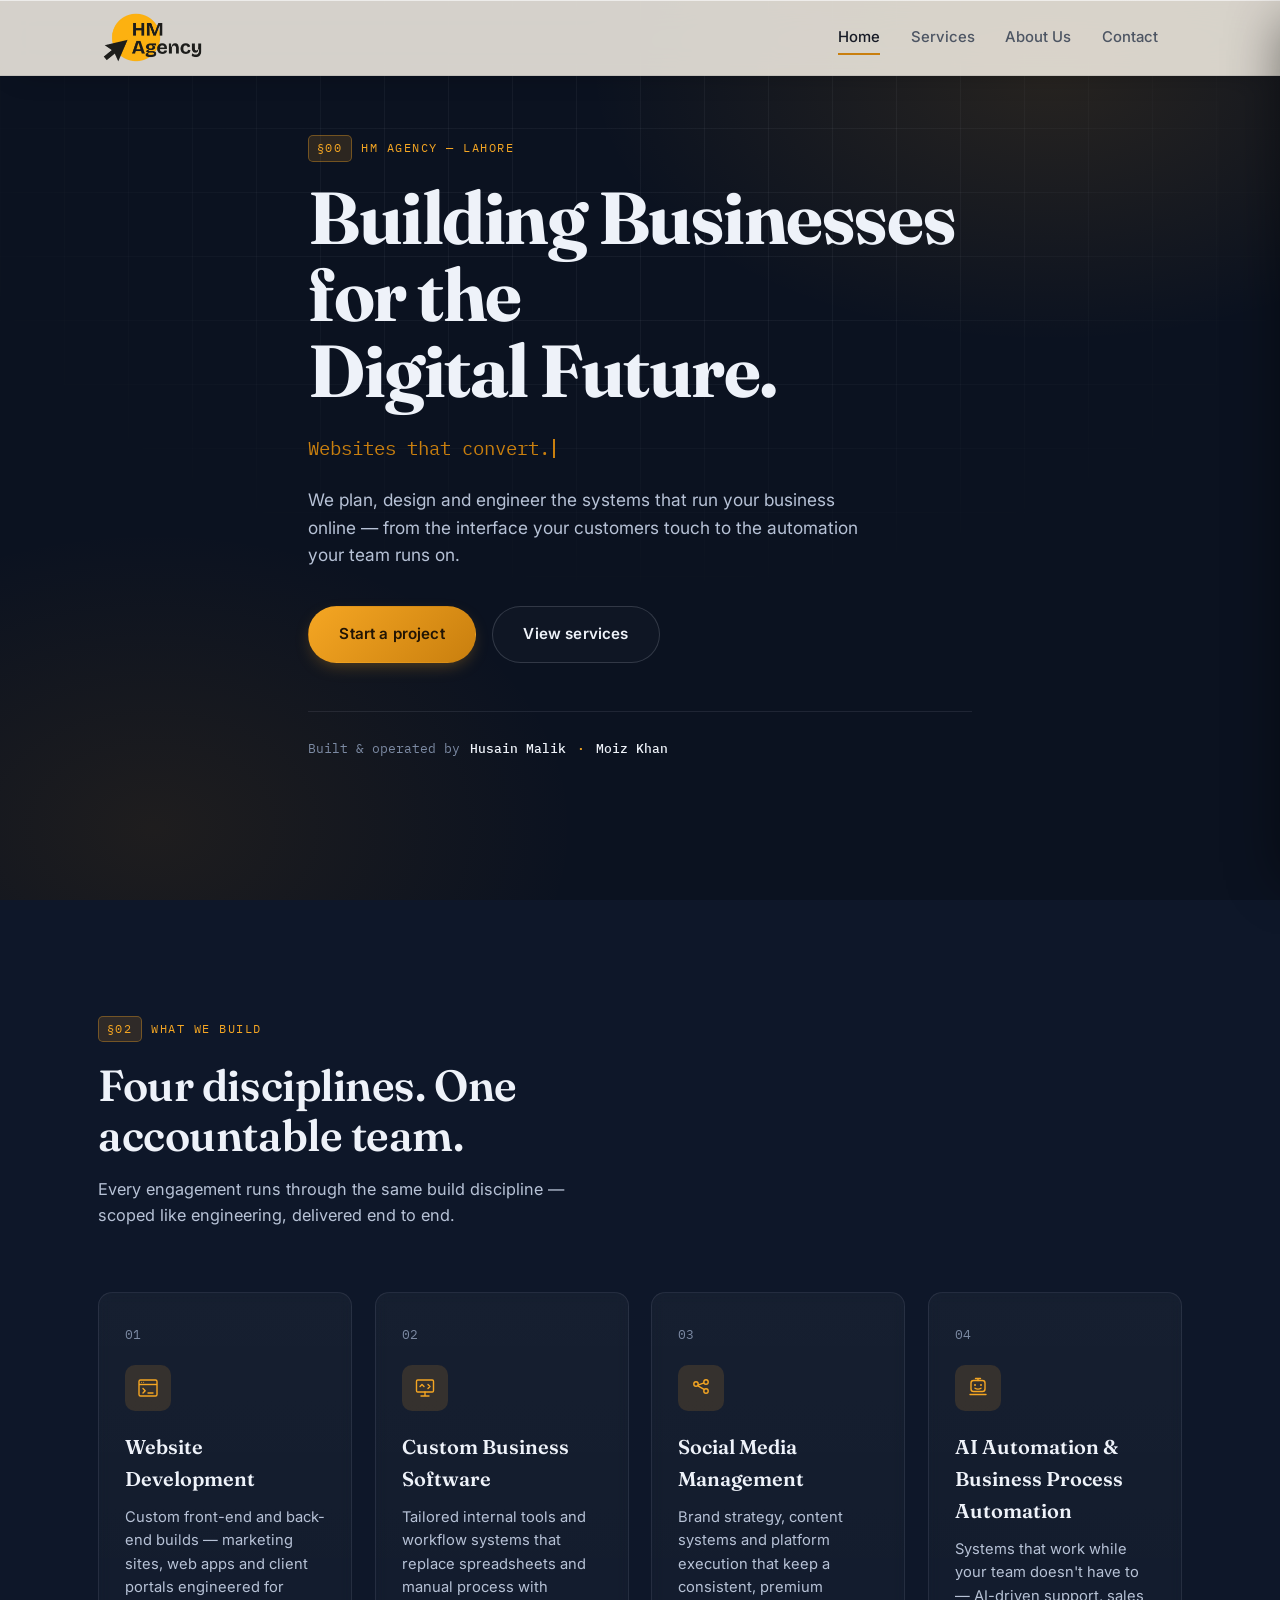
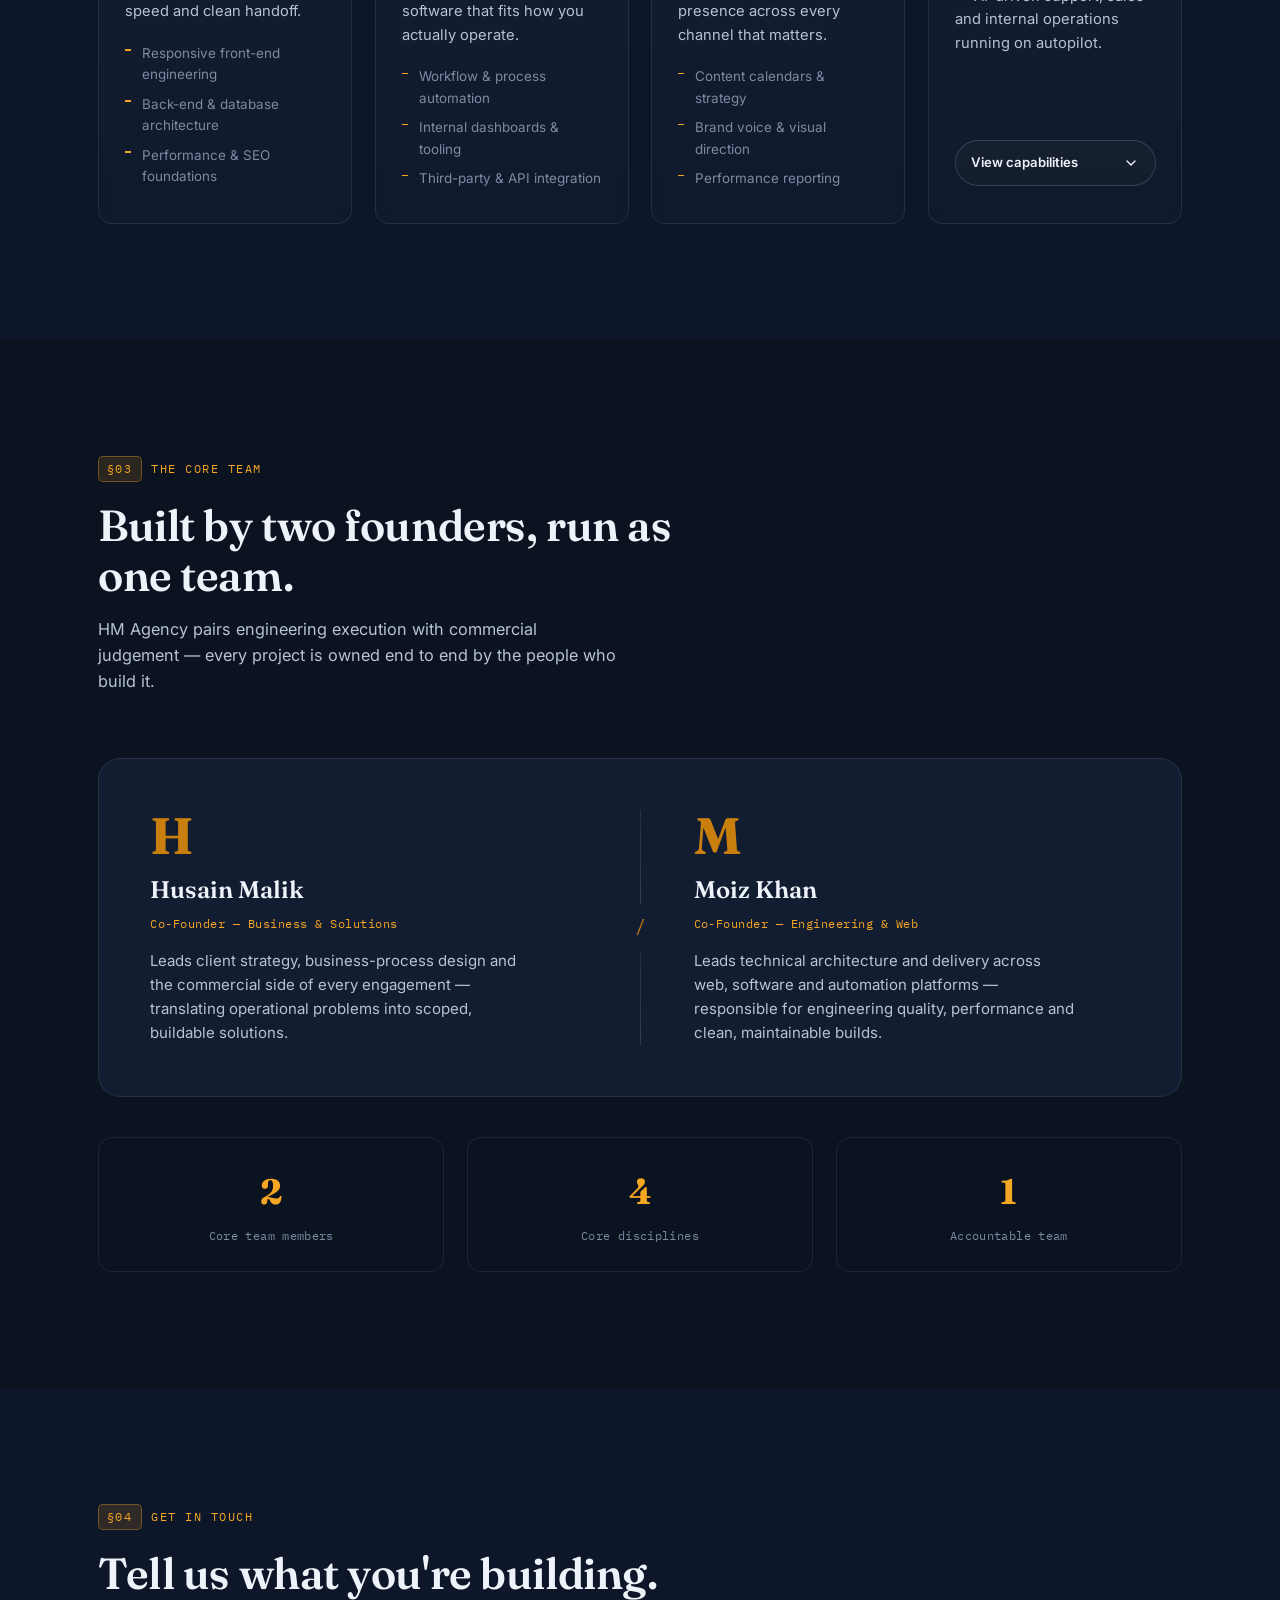
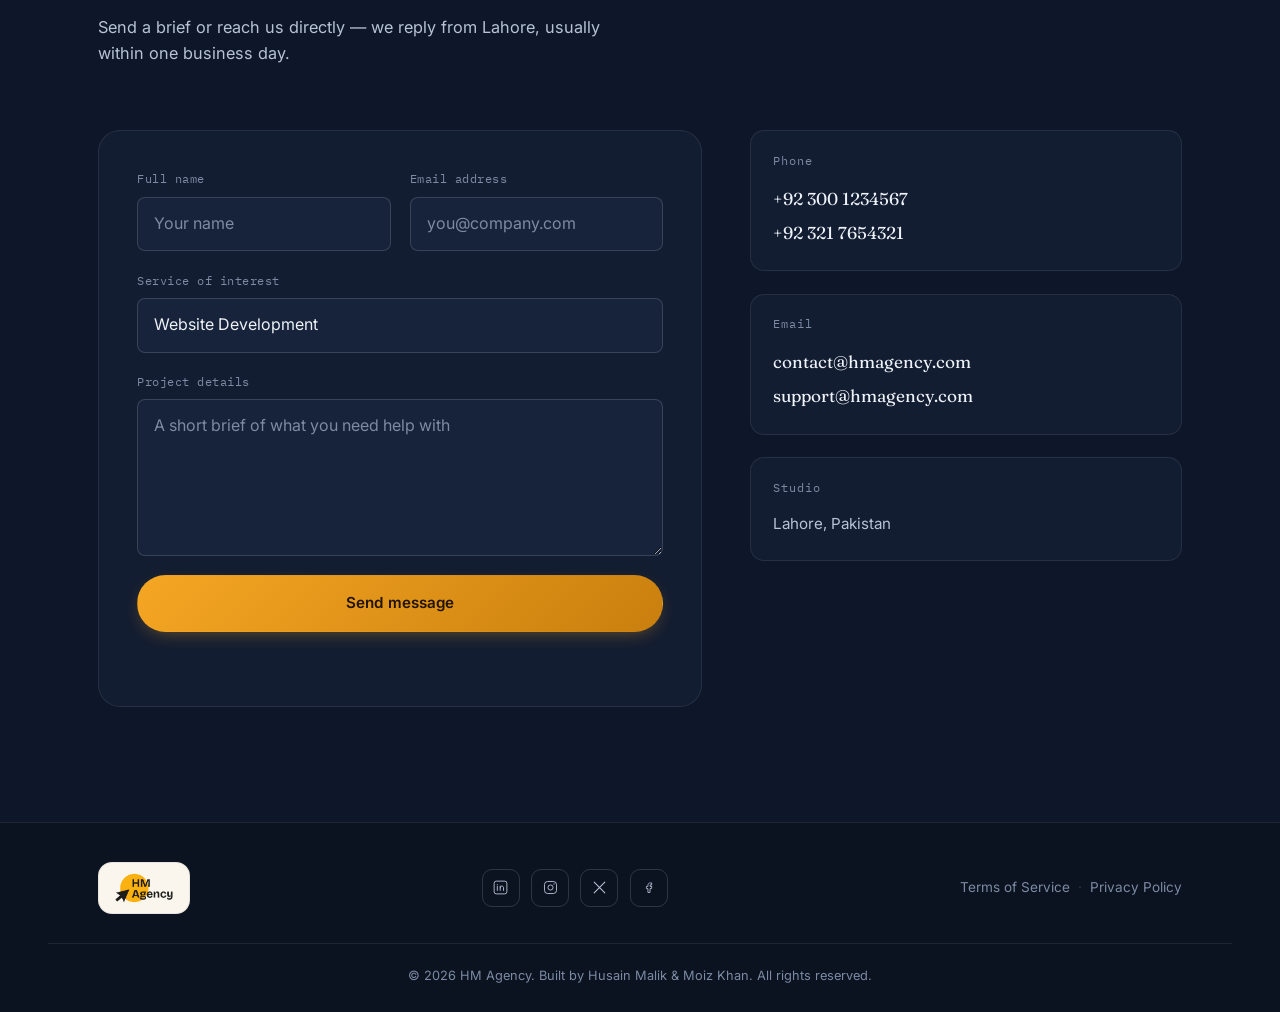
==== commit 567ef5fa: "Your update message here" ====
--- a/index.html
+++ b/index.html
@@ -346,7 +346,7 @@
   <div class="container footer-inner">
     <div class="footer-brand">
       <span class="footer-logo-badge">
-        <img src="assets/logo.png" alt="HM Agency Logo" class="footer-logo" width="188" height="100">
+        <img src="logo.png" alt="HM Agency Logo" class="footer-logo" width="188" height="100">
       </span>
     </div>
 
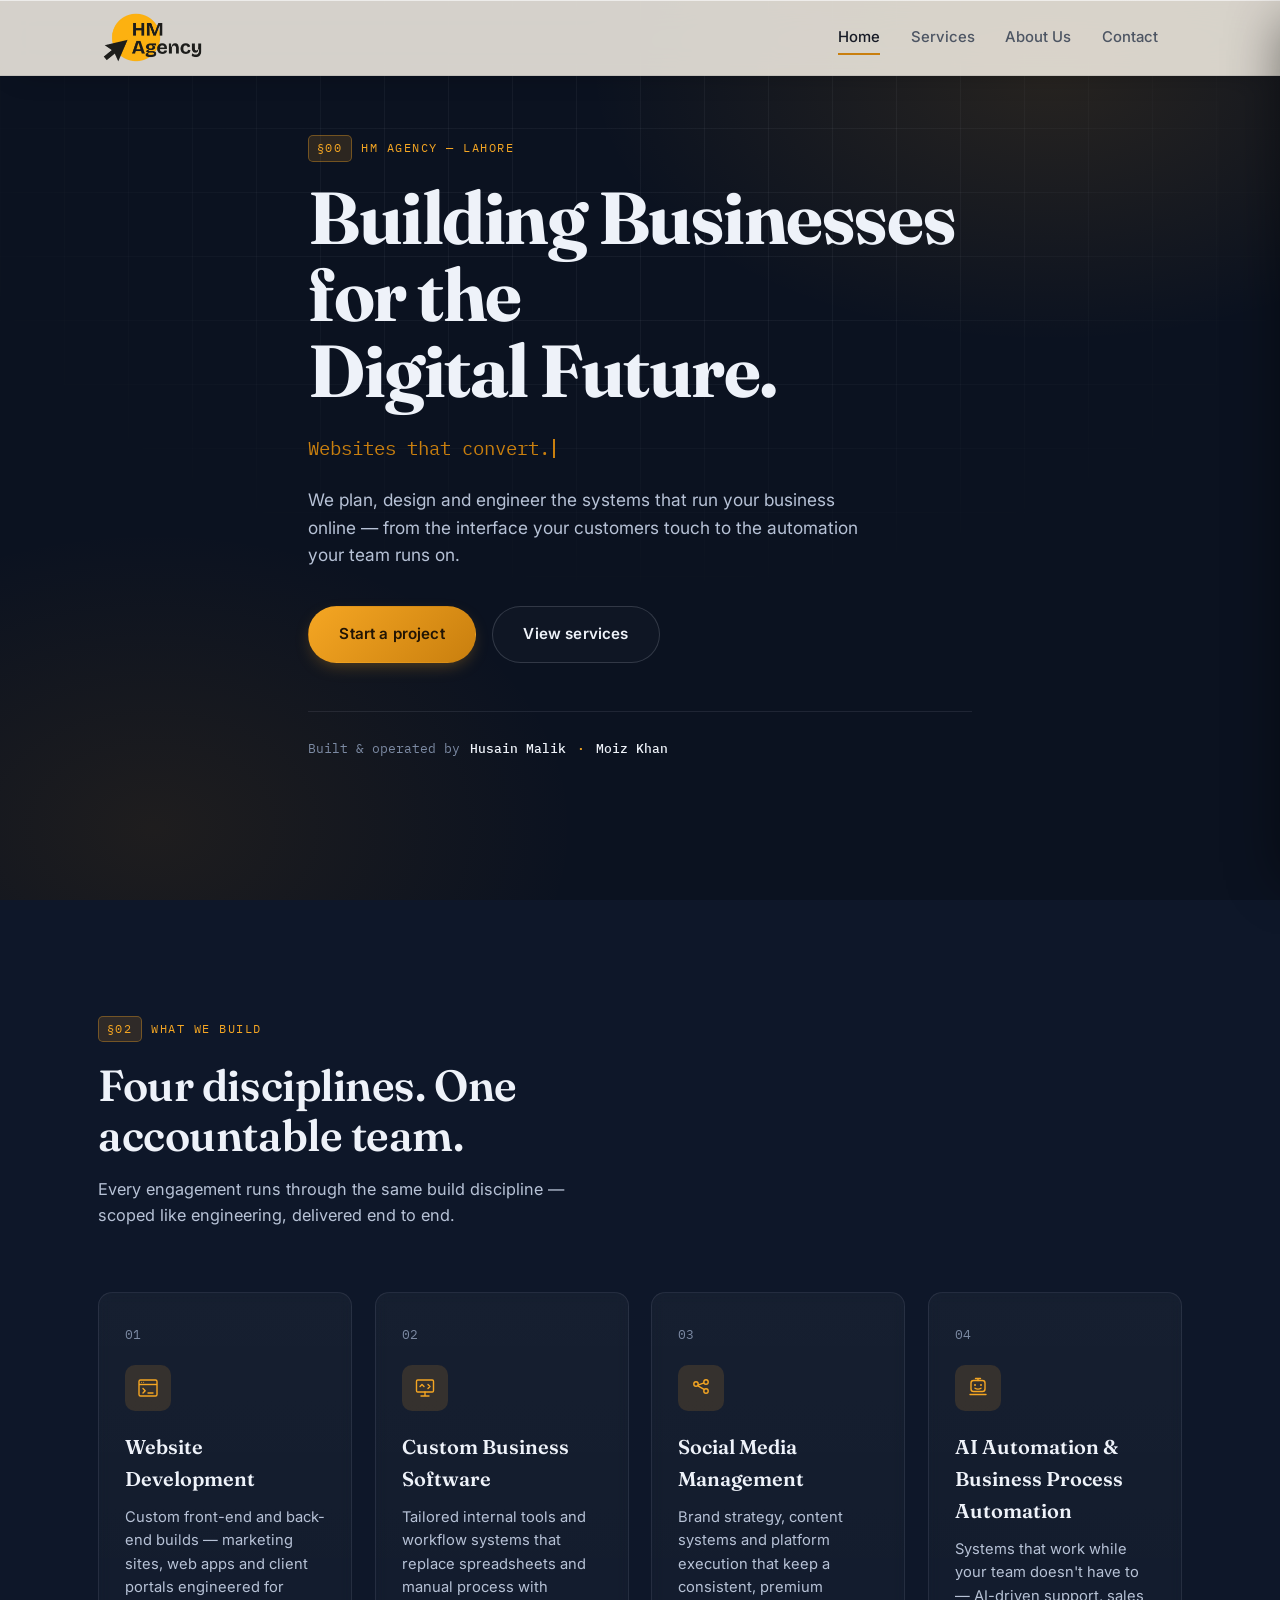
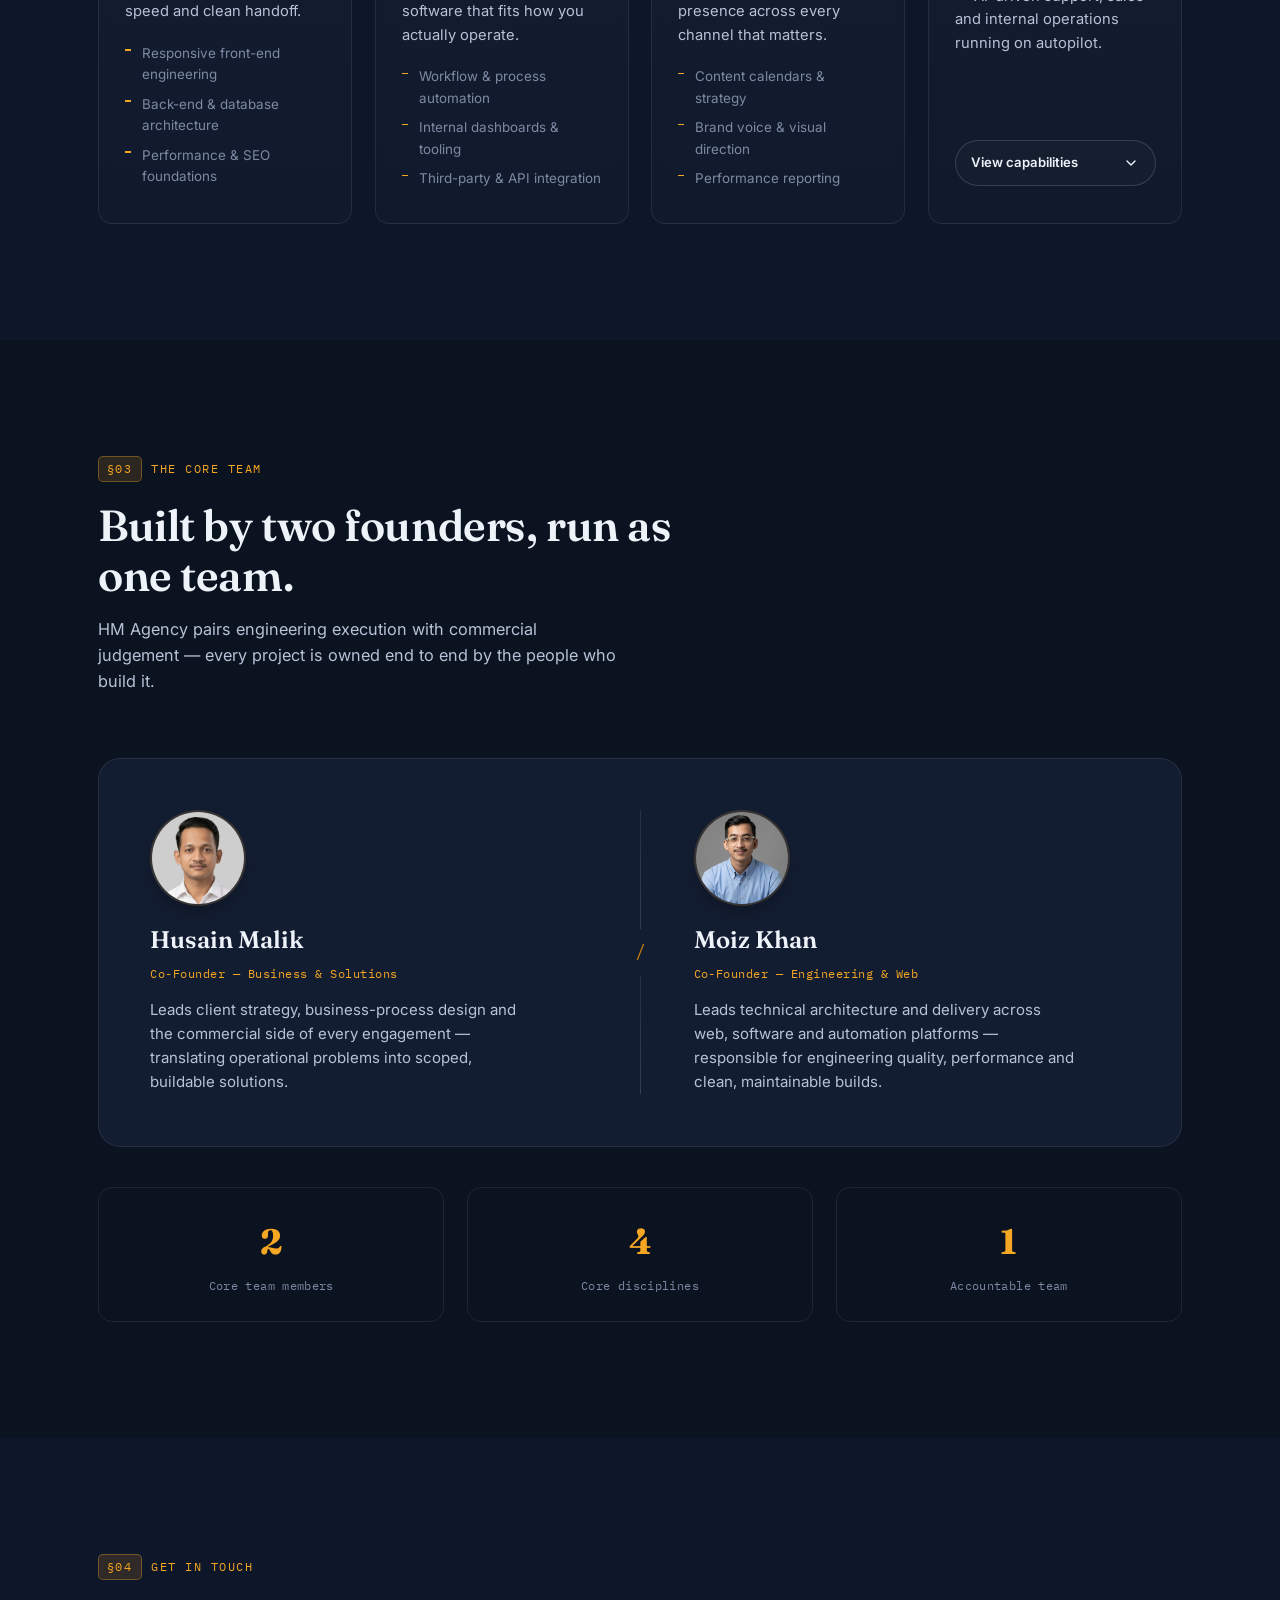
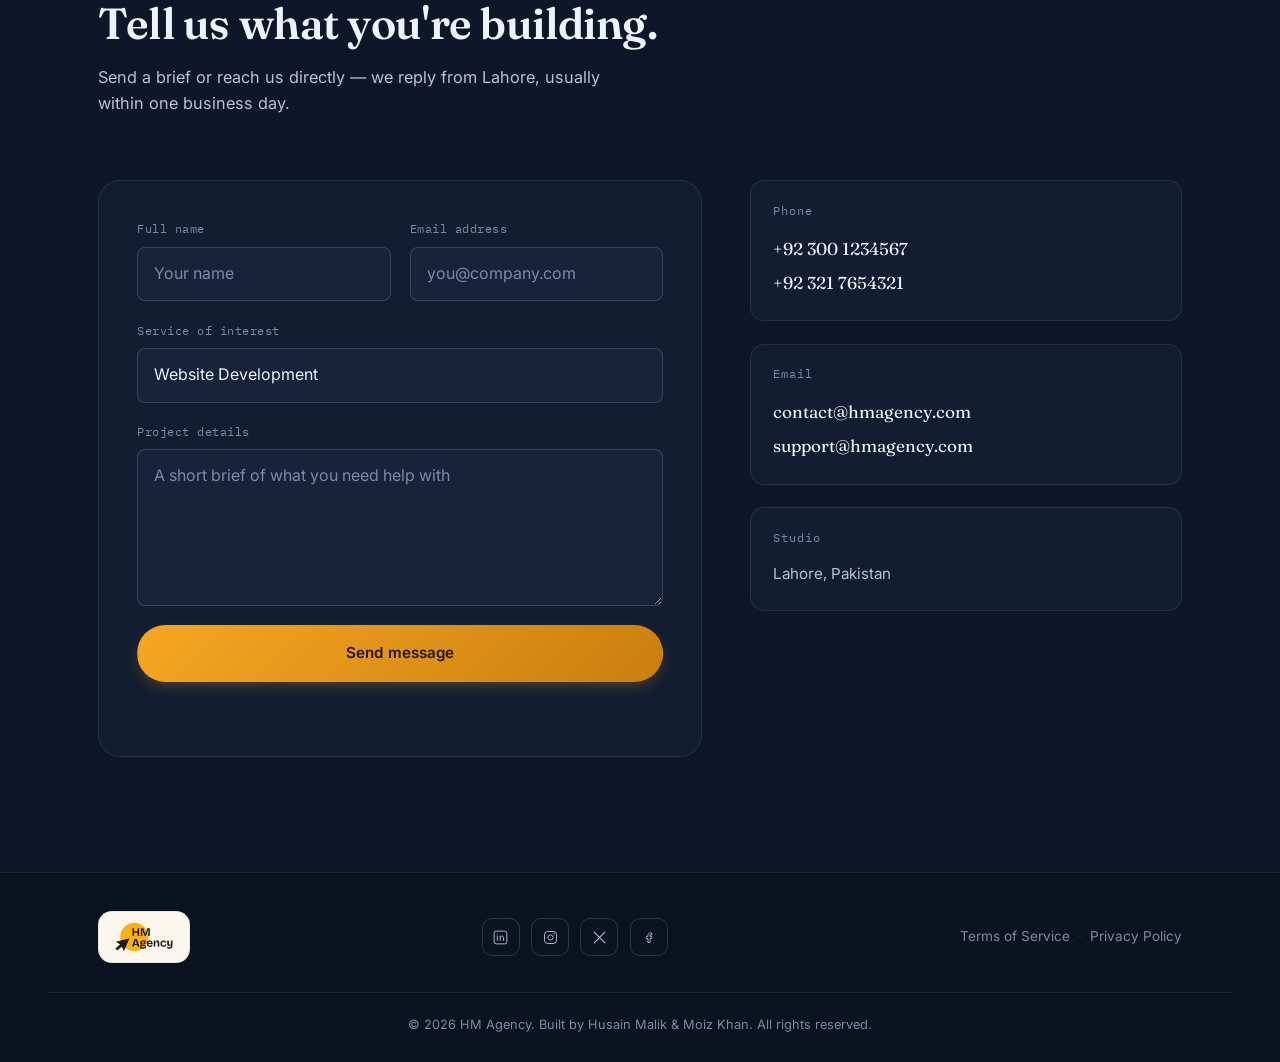
==== commit b2bbf449: "final changes" ====
--- a/index.html
+++ b/index.html
@@ -242,7 +242,9 @@
 
       <div class="partners-panel reveal">
         <div class="partner-block">
-          <p class="partner-index">H</p>
+          <div class="partner-avatar">
+            <img src="Husain Malik.png" alt="Husain Malik, Co-Founder of HM Agency" loading="lazy" width="200" height="200">
+          </div>
           <h3 class="partner-name">Husain Malik</h3>
           <p class="partner-role">Co-Founder — Business &amp; Solutions</p>
           <p class="partner-bio">Leads client strategy, business-process design and the commercial side of every engagement — translating operational problems into scoped, buildable solutions.</p>
@@ -255,7 +257,9 @@
         </div>
 
         <div class="partner-block">
-          <p class="partner-index">M</p>
+          <div class="partner-avatar">
+            <img src="Moiz Khan.png" alt="Moiz Khan, Co-Founder of HM Agency" loading="lazy" width="200" height="200">
+          </div>
           <h3 class="partner-name">Moiz Khan</h3>
           <p class="partner-role">Co-Founder — Engineering &amp; Web</p>
           <p class="partner-bio">Leads technical architecture and delivery across web, software and automation platforms — responsible for engineering quality, performance and clean, maintainable builds.</p>
@@ -366,9 +370,9 @@
     </nav>
 
     <div class="footer-legal">
-      <a href="#services">Terms of Service</a>
+      <a href="legal.html#terms">Terms of Service</a>
       <span class="legal-dot">·</span>
-      <a href="#about">Privacy Policy</a>
+      <a href="legal.html#privacy">Privacy Policy</a>
     </div>
   </div>
   <p class="footer-copy">© <span id="year"></span> HM Agency. Built by Husain Malik &amp; Moiz Khan. All rights reserved.</p>
--- a/styles.css
+++ b/styles.css
@@ -679,14 +679,31 @@
   padding: clamp(2rem, 4vw, 3.2rem);
 }
 .partner-block{ max-width: 380px; }
-.partner-index{
-  font-family: var(--font-display);
-  font-size: 3.2rem;
-  font-weight: 700;
-  color: var(--gold-deep);
-  line-height: 1;
-  margin-bottom: .6rem;
-}
+.partner-avatar{
+  width: 96px;
+  height: 96px;
+  border-radius: 50%;
+  overflow: hidden;
+  flex-shrink: 0;
+  background: var(--surface-2);
+  border: 2px solid var(--gold-deep-soft);
+  box-shadow: 0 8px 22px -10px rgba(0,0,0,0.5);
+  margin-bottom: .9rem;
+  transition: border-color var(--dur-fast) var(--ease), box-shadow var(--dur-fast) var(--ease);
+}
+.partner-avatar img{
+  width: 100%;
+  height: 100%;
+  object-fit: cover;
+  object-position: center;
+  display: block;
+  transition: transform var(--dur-mid) var(--ease);
+}
+.partner-block:hover .partner-avatar{
+  border-color: var(--gold);
+  box-shadow: 0 10px 26px -10px rgba(245,166,35,0.35);
+}
+.partner-block:hover .partner-avatar img{ transform: scale(1.06); }
 .partner-name{
   font-family: var(--font-display);
   font-size: 1.5rem;
@@ -962,6 +979,8 @@
 
   .btn{ padding: 0.85rem 1.4rem; font-size: .9rem; }
 
+  .partner-avatar{ width: 80px; height: 80px; }
+
   .about-stats{ grid-template-columns: 1fr; }
   .about-stats .stat:last-child{ grid-column: auto; }
 }
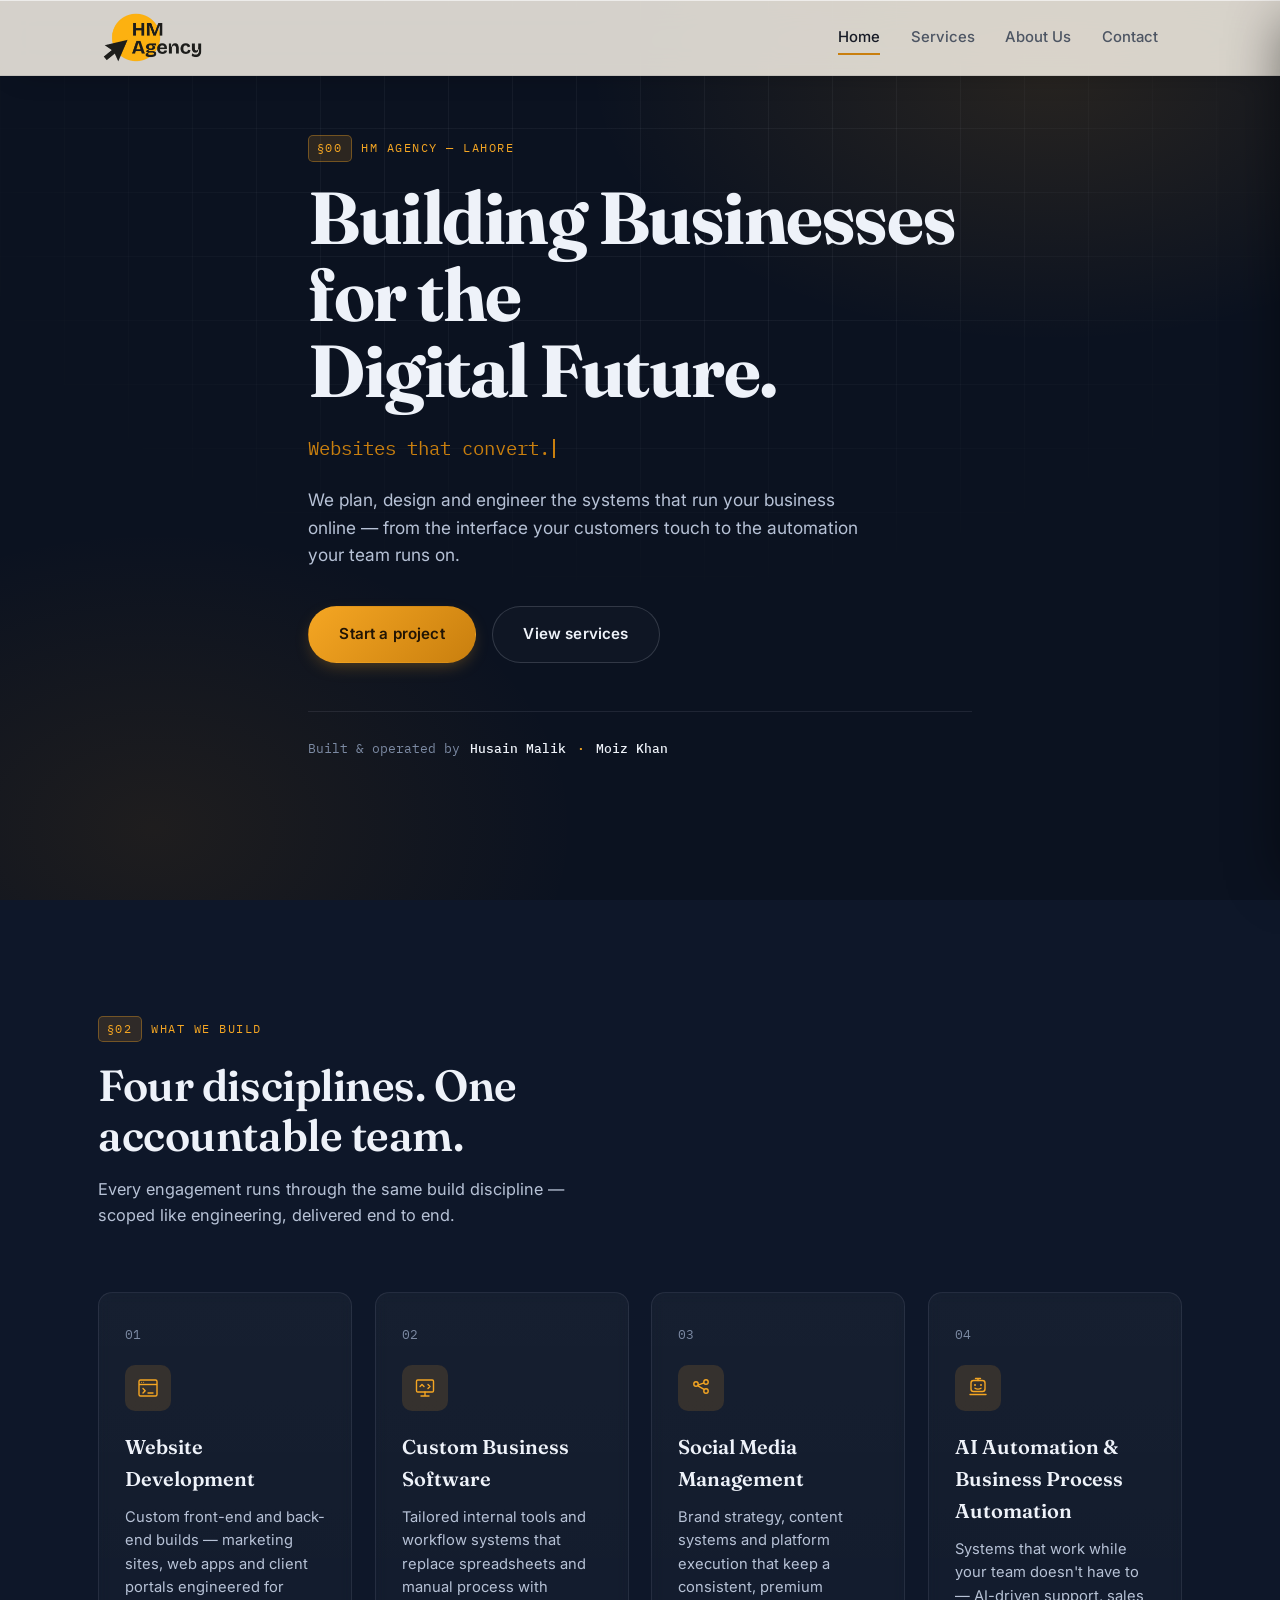
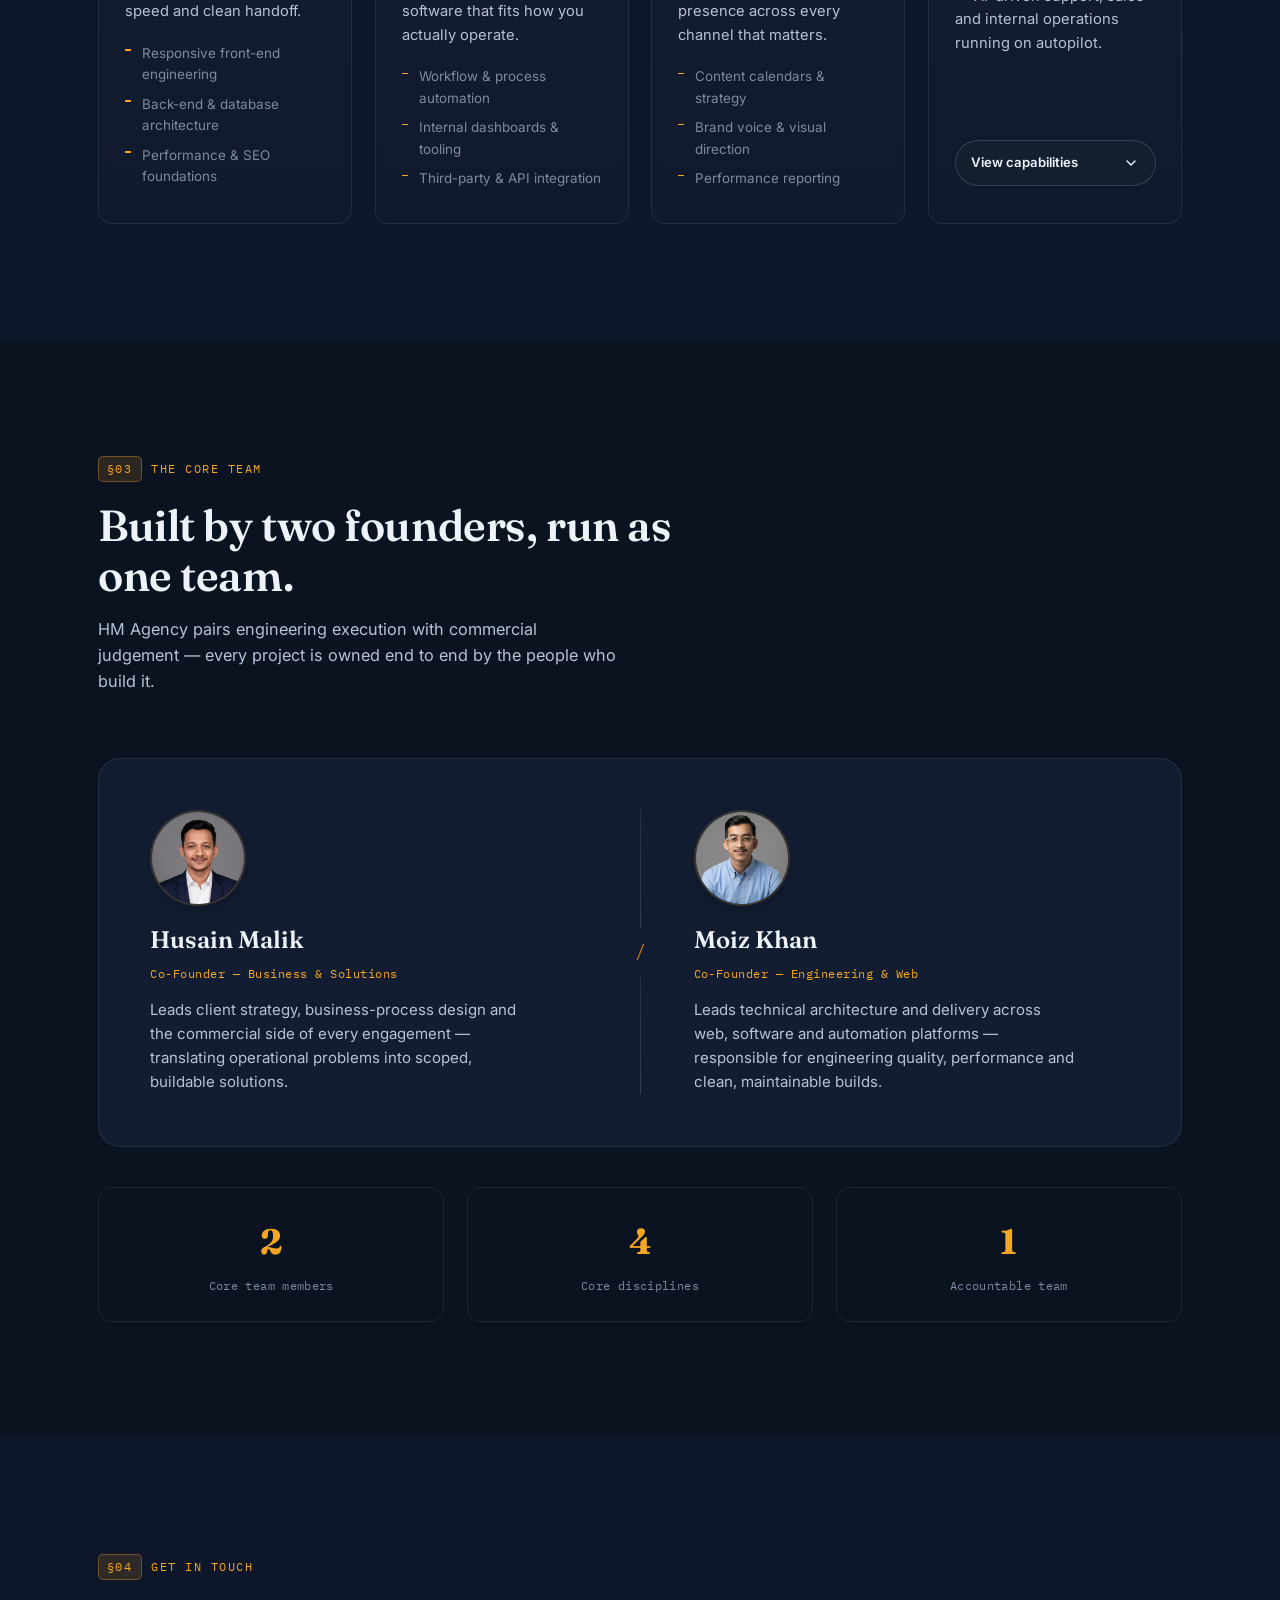
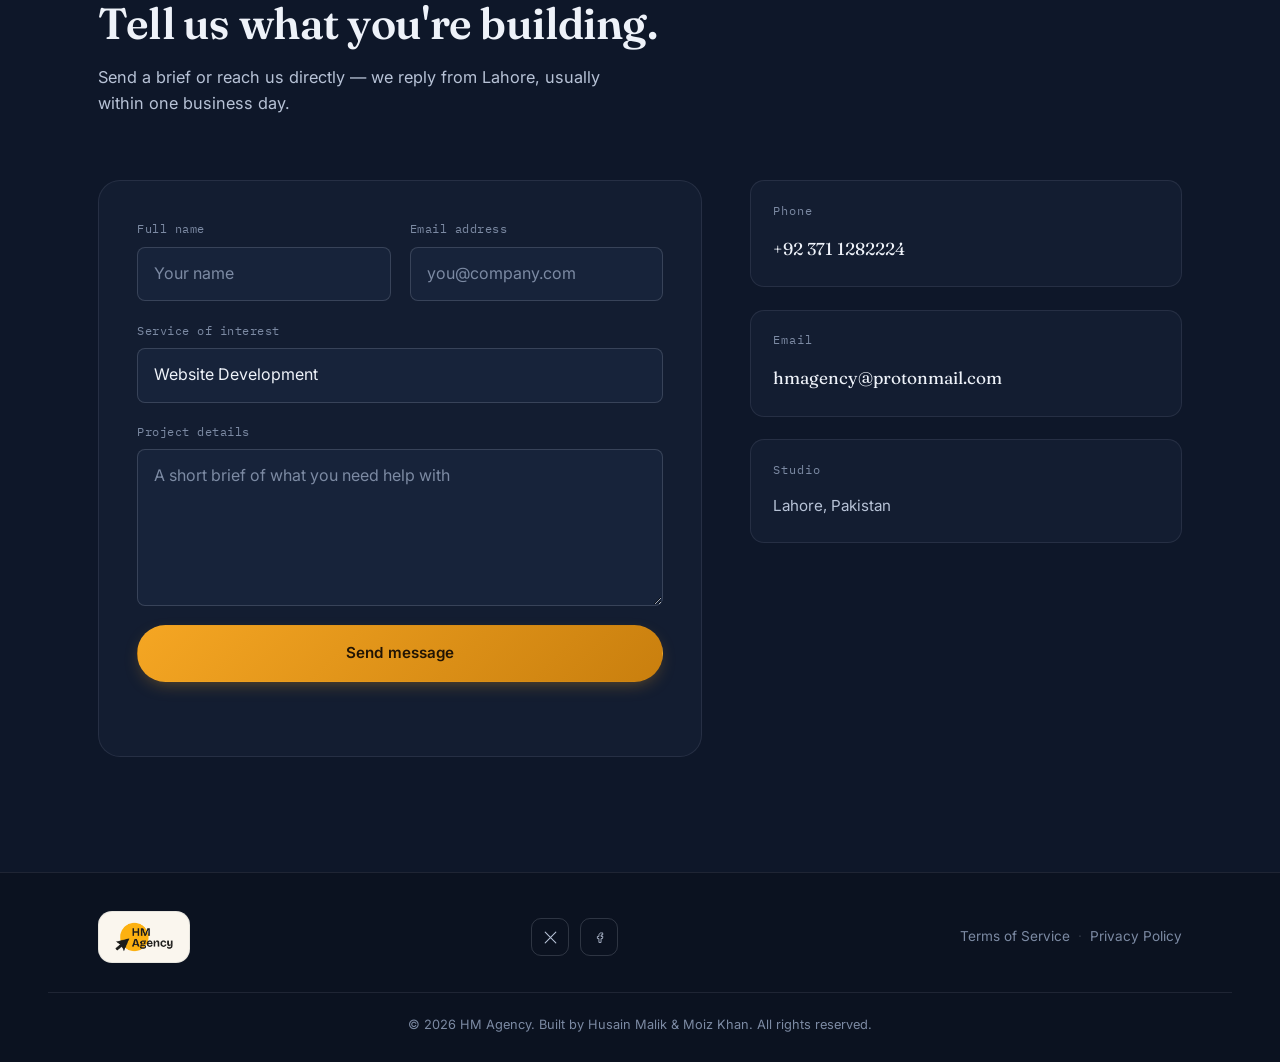
==== commit 87e7c149: "last updates" ====
--- a/index.html
+++ b/index.html
@@ -1,34 +1,40 @@
 <!DOCTYPE html>
 <html lang="en">
+
 <head>
-<meta charset="UTF-8">
-<meta name="viewport" content="width=device-width, initial-scale=1.0, viewport-fit=cover">
-
-<!-- ============ PRIMARY SEO META ============ -->
-<title>HM Agency | Web Development, Business Software &amp; AI Automation</title>
-<meta name="description" content="HM Agency designs and engineers custom websites, business software, and AI automation systems — chatbots, CRM and workflow automation — for growth-focused companies.">
-<meta name="keywords" content="web development agency, custom business software, AI automation agency, business process automation, CRM automation, AI chatbots, social media management, website design Lahore, workflow automation, lead generation automation">
-<meta name="author" content="HM Agency">
-<meta name="robots" content="index, follow">
-<link rel="canonical" href="https://www.hmagency.com/">
-<!-- ============ FAVICON (inline SVG — crisp at any size, no external file) ============ -->
-<link rel="icon" type="image/svg+xml" href="data:image/svg+xml,%3Csvg%20xmlns='http://www.w3.org/2000/svg'%20viewBox='0%200%2064%2064'%3E%3Ccircle%20cx='32'%20cy='32'%20r='32'%20fill='%23f5a623'/%3E%3Ctext%20x='32'%20y='42'%20text-anchor='middle'%20font-family='Arial,%20Helvetica,%20sans-serif'%20font-weight='800'%20font-size='27'%20letter-spacing='-1'%20fill='%23171b26'%3EHM%3C/text%3E%3C/svg%3E">
-<!-- ============ OPEN GRAPH / SOCIAL ============ -->
-<meta property="og:type" content="website">
-<meta property="og:site_name" content="HM Agency">
-<meta property="og:title" content="HM Agency | Web Development, Business Software &amp; AI Automation">
-<meta property="og:description" content="Custom websites, business software and AI automation — chatbots, CRM and workflow systems — built by HM Agency.">
-<meta property="og:image" content="https://www.hmagency.com/assets/logo.png">
-<meta property="og:url" content="https://www.hmagency.com/">
-<meta property="og:locale" content="en_US">
-
-<meta name="twitter:card" content="summary_large_image">
-<meta name="twitter:title" content="HM Agency | Web Development, Business Software &amp; AI Automation">
-<meta name="twitter:description" content="Custom websites, business software and AI automation — chatbots, CRM and workflow systems — built by HM Agency.">
-<meta name="twitter:image" content="https://www.hmagency.com/assets/logo.png">
-
-<!-- ============ STRUCTURED DATA (placeholder — update with live business details) ============ -->
-<script type="application/ld+json">
+  <meta charset="UTF-8">
+  <meta name="viewport" content="width=device-width, initial-scale=1.0, viewport-fit=cover">
+
+  <!-- ============ PRIMARY SEO META ============ -->
+  <title>HM Agency | Web Development, Business Software &amp; AI Automation</title>
+  <meta name="description"
+    content="HM Agency designs and engineers custom websites, business software, and AI automation systems — chatbots, CRM and workflow automation — for growth-focused companies.">
+  <meta name="keywords"
+    content="web development agency, custom business software, AI automation agency, business process automation, CRM automation, AI chatbots, social media management, website design Lahore, workflow automation, lead generation automation">
+  <meta name="author" content="HM Agency">
+  <meta name="robots" content="index, follow">
+  <link rel="canonical" href="https://www.hmagency.com/">
+  <!-- ============ FAVICON (inline SVG — crisp at any size, no external file) ============ -->
+  <link rel="icon" type="image/svg+xml"
+    href="data:image/svg+xml,%3Csvg%20xmlns='http://www.w3.org/2000/svg'%20viewBox='0%200%2064%2064'%3E%3Ccircle%20cx='32'%20cy='32'%20r='32'%20fill='%23f5a623'/%3E%3Ctext%20x='32'%20y='42'%20text-anchor='middle'%20font-family='Arial,%20Helvetica,%20sans-serif'%20font-weight='800'%20font-size='27'%20letter-spacing='-1'%20fill='%23171b26'%3EHM%3C/text%3E%3C/svg%3E">
+  <!-- ============ OPEN GRAPH / SOCIAL ============ -->
+  <meta property="og:type" content="website">
+  <meta property="og:site_name" content="HM Agency">
+  <meta property="og:title" content="HM Agency | Web Development, Business Software &amp; AI Automation">
+  <meta property="og:description"
+    content="Custom websites, business software and AI automation — chatbots, CRM and workflow systems — built by HM Agency.">
+  <meta property="og:image" content="https://www.hmagency.com/assets/logo.png">
+  <meta property="og:url" content="https://www.hmagency.com/">
+  <meta property="og:locale" content="en_US">
+
+  <meta name="twitter:card" content="summary_large_image">
+  <meta name="twitter:title" content="HM Agency | Web Development, Business Software &amp; AI Automation">
+  <meta name="twitter:description"
+    content="Custom websites, business software and AI automation — chatbots, CRM and workflow systems — built by HM Agency.">
+  <meta name="twitter:image" content="https://www.hmagency.com/assets/logo.png">
+
+  <!-- ============ STRUCTURED DATA (placeholder — update with live business details) ============ -->
+  <script type="application/ld+json">
 {
   "@context": "https://schema.org",
   "@type": "ProfessionalService",
@@ -61,323 +67,378 @@
 }
 </script>
 
-<!-- Fonts: Fraunces (display serif) + Inter (body) + IBM Plex Mono (blueprint/utility labels) -->
-<link rel="preconnect" href="https://fonts.googleapis.com">
-<link rel="preconnect" href="https://fonts.gstatic.com" crossorigin>
-<link href="https://fonts.googleapis.com/css2?family=Fraunces:opsz,wght@9..144,500;9..144,600;9..144,700;9..144,900&family=Inter:wght@400;500;600;700&family=IBM+Plex+Mono:wght@400;500;600&display=swap" rel="stylesheet">
-
-<link rel="stylesheet" href="styles.css">
+  <!-- Fonts: Fraunces (display serif) + Inter (body) + IBM Plex Mono (blueprint/utility labels) -->
+  <link rel="preconnect" href="https://fonts.googleapis.com">
+  <link rel="preconnect" href="https://fonts.gstatic.com" crossorigin>
+  <link
+    href="https://fonts.googleapis.com/css2?family=Fraunces:opsz,wght@9..144,500;9..144,600;9..144,700;9..144,900&family=Inter:wght@400;500;600;700&family=IBM+Plex+Mono:wght@400;500;600&display=swap"
+    rel="stylesheet">
+
+  <link rel="stylesheet" href="styles.css">
 </head>
+
 <body>
 
-<!-- ============ SKIP LINK ============ -->
-<a class="skip-link" href="#main">Skip to content</a>
-
-<!-- ============ NAVIGATION ============ -->
-<header class="site-header" id="site-header">
-  <nav class="navbar" aria-label="Primary">
-    <a href="#home" class="brand" aria-label="HM Agency, home">
-      <img src="logo.png" alt="HM Agency Logo" class="brand-logo" width="188" height="100">
-    </a>
-
-    <ul class="nav-links" id="nav-links">
-      <li><a href="#home" class="nav-link is-active">Home</a></li>
-      <li><a href="#services" class="nav-link">Services</a></li>
-      <li><a href="#about" class="nav-link">About Us</a></li>
-      <li><a href="#contact" class="nav-link">Contact</a></li>
-    </ul>
-
-    <button class="hamburger" id="hamburger" aria-label="Open menu" aria-expanded="false" aria-controls="mobile-menu">
-      <span class="hamburger-box">
-        <span class="bar bar-top"></span>
-        <span class="bar bar-mid"></span>
-        <span class="bar bar-bottom"></span>
-      </span>
-    </button>
-  </nav>
-
-  <!-- Mobile slide-in menu -->
-  <div class="mobile-menu" id="mobile-menu">
-    <ul class="mobile-nav-links">
-      <li><a href="#home" class="mobile-nav-link"><span class="mobile-nav-index">§01</span>Home</a></li>
-      <li><a href="#services" class="mobile-nav-link"><span class="mobile-nav-index">§02</span>Services</a></li>
-      <li><a href="#about" class="mobile-nav-link"><span class="mobile-nav-index">§03</span>About Us</a></li>
-      <li><a href="#contact" class="mobile-nav-link"><span class="mobile-nav-index">§04</span>Contact</a></li>
-    </ul>
-    <p class="mobile-menu-foot">Husain Malik &amp; Moiz Khan — Co-Founders, HM Agency</p>
-  </div>
-  <div class="mobile-menu-backdrop" id="mobile-menu-backdrop"></div>
-</header>
-
-<main id="main">
-
-  <!-- ============ HERO ============ -->
-  <section class="hero" id="home">
-    <div class="hero-grid" aria-hidden="true"></div>
-    <div class="hero-inner container">
-      <p class="eyebrow reveal">
-        <span class="eyebrow-tag">§00</span> HM AGENCY — LAHORE
-      </p>
-      <h1 class="hero-title reveal">
-        Building Businesses<br>for the Digital&nbsp;Future.
-      </h1>
-      <p class="hero-type-line reveal">
-        <span id="typed-text" class="hero-typed"></span><span class="hero-caret" aria-hidden="true"></span>
-      </p>
-      <p class="hero-sub reveal">
-        We plan, design and engineer the systems that run your business online —
-        from the interface your customers touch to the automation your team runs on.
-      </p>
-      <div class="hero-actions reveal">
-        <a href="#contact" class="btn btn-primary">Start a project</a>
-        <a href="#services" class="btn btn-ghost">View services</a>
-      </div>
-      <div class="hero-partners reveal">
-        <span class="hero-partners-label">Built &amp; operated by</span>
-        <span class="hero-partners-names">Husain Malik <span class="dot">·</span> Moiz Khan</span>
-      </div>
+  <!-- ============ SKIP LINK ============ -->
+  <a class="skip-link" href="#main">Skip to content</a>
+
+  <!-- ============ NAVIGATION ============ -->
+  <header class="site-header" id="site-header">
+    <nav class="navbar" aria-label="Primary">
+      <a href="#home" class="brand" aria-label="HM Agency, home">
+        <img src="logo.png" alt="HM Agency Logo" class="brand-logo" width="188" height="100">
+      </a>
+
+      <ul class="nav-links" id="nav-links">
+        <li><a href="#home" class="nav-link is-active">Home</a></li>
+        <li><a href="#services" class="nav-link">Services</a></li>
+        <li><a href="#about" class="nav-link">About Us</a></li>
+        <li><a href="#contact" class="nav-link">Contact</a></li>
+      </ul>
+
+      <button class="hamburger" id="hamburger" aria-label="Open menu" aria-expanded="false" aria-controls="mobile-menu">
+        <span class="hamburger-box">
+          <span class="bar bar-top"></span>
+          <span class="bar bar-mid"></span>
+          <span class="bar bar-bottom"></span>
+        </span>
+      </button>
+    </nav>
+
+    <!-- Mobile slide-in menu -->
+    <div class="mobile-menu" id="mobile-menu">
+      <ul class="mobile-nav-links">
+        <li><a href="#home" class="mobile-nav-link"><span class="mobile-nav-index">§01</span>Home</a></li>
+        <li><a href="#services" class="mobile-nav-link"><span class="mobile-nav-index">§02</span>Services</a></li>
+        <li><a href="#about" class="mobile-nav-link"><span class="mobile-nav-index">§03</span>About Us</a></li>
+        <li><a href="#contact" class="mobile-nav-link"><span class="mobile-nav-index">§04</span>Contact</a></li>
+      </ul>
+      <p class="mobile-menu-foot">Husain Malik &amp; Moiz Khan — Co-Founders, HM Agency</p>
     </div>
-  </section>
-
-  <!-- ============ SERVICES ============ -->
-  <section class="services" id="services">
-    <div class="container">
-      <header class="section-head reveal">
-        <p class="eyebrow"><span class="eyebrow-tag">§02</span> WHAT WE BUILD</p>
-        <h2 class="section-title">Four disciplines. One accountable team.</h2>
-        <p class="section-sub">Every engagement runs through the same build discipline — scoped like engineering, delivered end to end.</p>
-      </header>
-
-      <div class="services-grid">
-
-        <article class="service-card reveal">
-          <span class="card-bracket bracket-tl" aria-hidden="true"></span>
-          <span class="card-bracket bracket-br" aria-hidden="true"></span>
-          <p class="service-index">01</p>
-          <div class="service-icon" aria-hidden="true">
-            <svg viewBox="0 0 24 24" fill="none"><path d="M3 5.5C3 4.67 3.67 4 4.5 4h15c.83 0 1.5.67 1.5 1.5v13c0 .83-.67 1.5-1.5 1.5h-15A1.5 1.5 0 0 1 3 18.5v-13Z" stroke="currentColor" stroke-width="1.4"/><path d="M3 8.5h18" stroke="currentColor" stroke-width="1.4"/><circle cx="5.6" cy="6.3" r=".55" fill="currentColor"/><circle cx="7.6" cy="6.3" r=".55" fill="currentColor"/><path d="M7 12.5l2.2 2.2L7 17" stroke="currentColor" stroke-width="1.4" stroke-linecap="round" stroke-linejoin="round"/><path d="M12 17h5" stroke="currentColor" stroke-width="1.4" stroke-linecap="round"/></svg>
-          </div>
-          <h3 class="service-title">Website Development</h3>
-          <p class="service-desc">Custom front-end and back-end builds — marketing sites, web apps and client portals engineered for speed and clean handoff.</p>
-          <ul class="service-list">
-            <li>Responsive front-end engineering</li>
-            <li>Back-end &amp; database architecture</li>
-            <li>Performance &amp; SEO foundations</li>
-          </ul>
-        </article>
-
-        <article class="service-card reveal">
-          <span class="card-bracket bracket-tl" aria-hidden="true"></span>
-          <span class="card-bracket bracket-br" aria-hidden="true"></span>
-          <p class="service-index">02</p>
-          <div class="service-icon" aria-hidden="true">
-            <svg viewBox="0 0 24 24" fill="none"><rect x="3.5" y="4" width="17" height="12" rx="1.2" stroke="currentColor" stroke-width="1.4"/><path d="M8 20h8M12 16v4" stroke="currentColor" stroke-width="1.4" stroke-linecap="round"/><path d="M7 10.5l2-2 2 2M15 8.5l2 2-2 2" stroke="currentColor" stroke-width="1.4" stroke-linecap="round" stroke-linejoin="round"/></svg>
-          </div>
-          <h3 class="service-title">Custom Business Software</h3>
-          <p class="service-desc">Tailored internal tools and workflow systems that replace spreadsheets and manual process with software that fits how you actually operate.</p>
-          <ul class="service-list">
-            <li>Workflow &amp; process automation</li>
-            <li>Internal dashboards &amp; tooling</li>
-            <li>Third-party &amp; API integration</li>
-          </ul>
-        </article>
-
-        <article class="service-card reveal">
-          <span class="card-bracket bracket-tl" aria-hidden="true"></span>
-          <span class="card-bracket bracket-br" aria-hidden="true"></span>
-          <p class="service-index">03</p>
-          <div class="service-icon" aria-hidden="true">
-            <svg viewBox="0 0 24 24" fill="none"><circle cx="7" cy="8" r="2.2" stroke="currentColor" stroke-width="1.4"/><circle cx="17" cy="6" r="2.2" stroke="currentColor" stroke-width="1.4"/><circle cx="17" cy="15" r="2.2" stroke="currentColor" stroke-width="1.4"/><path d="M8.9 9.1 15.1 6.9M8.9 9.9l6.2 3.5" stroke="currentColor" stroke-width="1.4"/></svg>
-          </div>
-          <h3 class="service-title">Social Media Management</h3>
-          <p class="service-desc">Brand strategy, content systems and platform execution that keep a consistent, premium presence across every channel that matters.</p>
-          <ul class="service-list">
-            <li>Content calendars &amp; strategy</li>
-            <li>Brand voice &amp; visual direction</li>
-            <li>Performance reporting</li>
-          </ul>
-        </article>
-
-        <!-- ===== Service 04: AI Automation — interactive expansion card ===== -->
-        <article class="service-card service-card-expand reveal" id="ai-automation-card">
-          <span class="card-bracket bracket-tl" aria-hidden="true"></span>
-          <span class="card-bracket bracket-br" aria-hidden="true"></span>
-          <p class="service-index">04</p>
-          <div class="service-icon" aria-hidden="true">
-            <svg viewBox="0 0 24 24" fill="none"><rect x="5" y="4.5" width="14" height="11" rx="2.5" stroke="currentColor" stroke-width="1.4"/><path d="M9 9h.01M15 9h.01" stroke="currentColor" stroke-width="2" stroke-linecap="round"/><path d="M9 12.2c.8.6 1.9.9 3 .9s2.2-.3 3-.9" stroke="currentColor" stroke-width="1.4" stroke-linecap="round"/><path d="M12 4.5V2.5M9.5 2.5h5" stroke="currentColor" stroke-width="1.4" stroke-linecap="round"/><path d="M4 18.5h16" stroke="currentColor" stroke-width="1.4" stroke-linecap="round"/></svg>
-          </div>
-          <h3 class="service-title">AI Automation &amp; Business Process Automation</h3>
-          <p class="service-desc">Systems that work while your team doesn't have to — AI-driven support, sales and internal operations running on autopilot.</p>
-
-          <button type="button" class="expand-toggle" id="ai-expand-toggle" aria-expanded="false" aria-controls="ai-expand-panel">
-            <span>View capabilities</span>
-            <svg class="expand-icon" viewBox="0 0 24 24" fill="none" aria-hidden="true"><path d="M6 9l6 6 6-6" stroke="currentColor" stroke-width="2" stroke-linecap="round" stroke-linejoin="round"/></svg>
-          </button>
-
-          <div class="expand-panel" id="ai-expand-panel">
-            <ul class="service-list service-list-expanded">
-              <li>AI Chatbots — 24/7 customer support</li>
-              <li>CRM Automation</li>
-              <li>Lead Generation Automation</li>
-              <li>Email &amp; WhatsApp Automation</li>
-              <li>AI Assistants &amp; Workflow Automation</li>
-              <li>Appointment Booking Systems</li>
-              <li>Internal Business Automation</li>
+    <div class="mobile-menu-backdrop" id="mobile-menu-backdrop"></div>
+  </header>
+
+  <main id="main">
+
+    <!-- ============ HERO ============ -->
+    <section class="hero" id="home">
+      <div class="hero-grid" aria-hidden="true"></div>
+      <div class="hero-inner container">
+        <p class="eyebrow reveal">
+          <span class="eyebrow-tag">§00</span> HM AGENCY — LAHORE
+        </p>
+        <h1 class="hero-title reveal">
+          Building Businesses<br>for the Digital&nbsp;Future.
+        </h1>
+        <p class="hero-type-line reveal">
+          <span id="typed-text" class="hero-typed"></span><span class="hero-caret" aria-hidden="true"></span>
+        </p>
+        <p class="hero-sub reveal">
+          We plan, design and engineer the systems that run your business online —
+          from the interface your customers touch to the automation your team runs on.
+        </p>
+        <div class="hero-actions reveal">
+          <a href="#contact" class="btn btn-primary">Start a project</a>
+          <a href="#services" class="btn btn-ghost">View services</a>
+        </div>
+        <div class="hero-partners reveal">
+          <span class="hero-partners-label">Built &amp; operated by</span>
+          <span class="hero-partners-names">Husain Malik <span class="dot">·</span> Moiz Khan</span>
+        </div>
+      </div>
+    </section>
+
+    <!-- ============ SERVICES ============ -->
+    <section class="services" id="services">
+      <div class="container">
+        <header class="section-head reveal">
+          <p class="eyebrow"><span class="eyebrow-tag">§02</span> WHAT WE BUILD</p>
+          <h2 class="section-title">Four disciplines. One accountable team.</h2>
+          <p class="section-sub">Every engagement runs through the same build discipline — scoped like engineering,
+            delivered end to end.</p>
+        </header>
+
+        <div class="services-grid">
+
+          <article class="service-card reveal">
+            <span class="card-bracket bracket-tl" aria-hidden="true"></span>
+            <span class="card-bracket bracket-br" aria-hidden="true"></span>
+            <p class="service-index">01</p>
+            <div class="service-icon" aria-hidden="true">
+              <svg viewBox="0 0 24 24" fill="none">
+                <path
+                  d="M3 5.5C3 4.67 3.67 4 4.5 4h15c.83 0 1.5.67 1.5 1.5v13c0 .83-.67 1.5-1.5 1.5h-15A1.5 1.5 0 0 1 3 18.5v-13Z"
+                  stroke="currentColor" stroke-width="1.4" />
+                <path d="M3 8.5h18" stroke="currentColor" stroke-width="1.4" />
+                <circle cx="5.6" cy="6.3" r=".55" fill="currentColor" />
+                <circle cx="7.6" cy="6.3" r=".55" fill="currentColor" />
+                <path d="M7 12.5l2.2 2.2L7 17" stroke="currentColor" stroke-width="1.4" stroke-linecap="round"
+                  stroke-linejoin="round" />
+                <path d="M12 17h5" stroke="currentColor" stroke-width="1.4" stroke-linecap="round" />
+              </svg>
+            </div>
+            <h3 class="service-title">Website Development</h3>
+            <p class="service-desc">Custom front-end and back-end builds — marketing sites, web apps and client portals
+              engineered for speed and clean handoff.</p>
+            <ul class="service-list">
+              <li>Responsive front-end engineering</li>
+              <li>Back-end &amp; database architecture</li>
+              <li>Performance &amp; SEO foundations</li>
             </ul>
-          </div>
-        </article>
-
+          </article>
+
+          <article class="service-card reveal">
+            <span class="card-bracket bracket-tl" aria-hidden="true"></span>
+            <span class="card-bracket bracket-br" aria-hidden="true"></span>
+            <p class="service-index">02</p>
+            <div class="service-icon" aria-hidden="true">
+              <svg viewBox="0 0 24 24" fill="none">
+                <rect x="3.5" y="4" width="17" height="12" rx="1.2" stroke="currentColor" stroke-width="1.4" />
+                <path d="M8 20h8M12 16v4" stroke="currentColor" stroke-width="1.4" stroke-linecap="round" />
+                <path d="M7 10.5l2-2 2 2M15 8.5l2 2-2 2" stroke="currentColor" stroke-width="1.4" stroke-linecap="round"
+                  stroke-linejoin="round" />
+              </svg>
+            </div>
+            <h3 class="service-title">Custom Business Software</h3>
+            <p class="service-desc">Tailored internal tools and workflow systems that replace spreadsheets and manual
+              process with software that fits how you actually operate.</p>
+            <ul class="service-list">
+              <li>Workflow &amp; process automation</li>
+              <li>Internal dashboards &amp; tooling</li>
+              <li>Third-party &amp; API integration</li>
+            </ul>
+          </article>
+
+          <article class="service-card reveal">
+            <span class="card-bracket bracket-tl" aria-hidden="true"></span>
+            <span class="card-bracket bracket-br" aria-hidden="true"></span>
+            <p class="service-index">03</p>
+            <div class="service-icon" aria-hidden="true">
+              <svg viewBox="0 0 24 24" fill="none">
+                <circle cx="7" cy="8" r="2.2" stroke="currentColor" stroke-width="1.4" />
+                <circle cx="17" cy="6" r="2.2" stroke="currentColor" stroke-width="1.4" />
+                <circle cx="17" cy="15" r="2.2" stroke="currentColor" stroke-width="1.4" />
+                <path d="M8.9 9.1 15.1 6.9M8.9 9.9l6.2 3.5" stroke="currentColor" stroke-width="1.4" />
+              </svg>
+            </div>
+            <h3 class="service-title">Social Media Management</h3>
+            <p class="service-desc">Brand strategy, content systems and platform execution that keep a consistent,
+              premium presence across every channel that matters.</p>
+            <ul class="service-list">
+              <li>Content calendars &amp; strategy</li>
+              <li>Brand voice &amp; visual direction</li>
+              <li>Performance reporting</li>
+            </ul>
+          </article>
+
+          <!-- ===== Service 04: AI Automation — interactive expansion card ===== -->
+          <article class="service-card service-card-expand reveal" id="ai-automation-card">
+            <span class="card-bracket bracket-tl" aria-hidden="true"></span>
+            <span class="card-bracket bracket-br" aria-hidden="true"></span>
+            <p class="service-index">04</p>
+            <div class="service-icon" aria-hidden="true">
+              <svg viewBox="0 0 24 24" fill="none">
+                <rect x="5" y="4.5" width="14" height="11" rx="2.5" stroke="currentColor" stroke-width="1.4" />
+                <path d="M9 9h.01M15 9h.01" stroke="currentColor" stroke-width="2" stroke-linecap="round" />
+                <path d="M9 12.2c.8.6 1.9.9 3 .9s2.2-.3 3-.9" stroke="currentColor" stroke-width="1.4"
+                  stroke-linecap="round" />
+                <path d="M12 4.5V2.5M9.5 2.5h5" stroke="currentColor" stroke-width="1.4" stroke-linecap="round" />
+                <path d="M4 18.5h16" stroke="currentColor" stroke-width="1.4" stroke-linecap="round" />
+              </svg>
+            </div>
+            <h3 class="service-title">AI Automation &amp; Business Process Automation</h3>
+            <p class="service-desc">Systems that work while your team doesn't have to — AI-driven support, sales and
+              internal operations running on autopilot.</p>
+
+            <button type="button" class="expand-toggle" id="ai-expand-toggle" aria-expanded="false"
+              aria-controls="ai-expand-panel">
+              <span>View capabilities</span>
+              <svg class="expand-icon" viewBox="0 0 24 24" fill="none" aria-hidden="true">
+                <path d="M6 9l6 6 6-6" stroke="currentColor" stroke-width="2" stroke-linecap="round"
+                  stroke-linejoin="round" />
+              </svg>
+            </button>
+
+            <div class="expand-panel" id="ai-expand-panel">
+              <ul class="service-list service-list-expanded">
+                <li>AI Chatbots — 24/7 customer support</li>
+                <li>CRM Automation</li>
+                <li>Lead Generation Automation</li>
+                <li>Email &amp; WhatsApp Automation</li>
+                <li>AI Assistants &amp; Workflow Automation</li>
+                <li>Appointment Booking Systems</li>
+                <li>Internal Business Automation</li>
+              </ul>
+            </div>
+          </article>
+
+        </div>
+      </div>
+    </section>
+
+    <!-- ============ ABOUT ============ -->
+    <section class="about" id="about">
+      <div class="container">
+        <header class="section-head reveal">
+          <p class="eyebrow"><span class="eyebrow-tag">§03</span> THE CORE TEAM</p>
+          <h2 class="section-title">Built by two founders, run as one team.</h2>
+          <p class="section-sub">HM Agency pairs engineering execution with commercial judgement — every project is
+            owned end to end by the people who build it.</p>
+        </header>
+
+        <div class="partners-panel reveal">
+          <div class="partner-block">
+            <div class="partner-avatar">
+              <img src="Husain Malik.png" alt="Husain Malik, Co-Founder of HM Agency" loading="lazy" width="200"
+                height="200">
+            </div>
+            <h3 class="partner-name">Husain Malik</h3>
+            <p class="partner-role">Co-Founder — Business &amp; Solutions</p>
+            <p class="partner-bio">Leads client strategy, business-process design and the commercial side of every
+              engagement — translating operational problems into scoped, buildable solutions.</p>
+          </div>
+
+          <div class="partner-divider" aria-hidden="true">
+            <span class="partner-divider-line"></span>
+            <span class="partner-divider-mark">/</span>
+            <span class="partner-divider-line"></span>
+          </div>
+
+          <div class="partner-block">
+            <div class="partner-avatar">
+              <img src="Moiz Khan.png" alt="Moiz Khan, Co-Founder of HM Agency" loading="lazy" width="200" height="200">
+            </div>
+            <h3 class="partner-name">Moiz Khan</h3>
+            <p class="partner-role">Co-Founder — Engineering &amp; Web</p>
+            <p class="partner-bio">Leads technical architecture and delivery across web, software and automation
+              platforms — responsible for engineering quality, performance and clean, maintainable builds.</p>
+          </div>
+        </div>
+
+        <div class="about-stats reveal">
+          <div class="stat">
+            <p class="stat-num">2</p>
+            <p class="stat-label">Core team members</p>
+          </div>
+          <div class="stat">
+            <p class="stat-num">4</p>
+            <p class="stat-label">Core disciplines</p>
+          </div>
+          <div class="stat">
+            <p class="stat-num">1</p>
+            <p class="stat-label">Accountable team</p>
+          </div>
+        </div>
+      </div>
+    </section>
+
+    <!-- ============ CONTACT ============ -->
+    <section class="contact" id="contact">
+      <div class="container">
+        <header class="section-head reveal">
+          <p class="eyebrow"><span class="eyebrow-tag">§04</span> GET IN TOUCH</p>
+          <h2 class="section-title">Tell us what you're building.</h2>
+          <p class="section-sub">Send a brief or reach us directly — we reply from Lahore, usually within one business
+            day.</p>
+        </header>
+
+        <div class="contact-grid">
+
+          <form class="contact-form reveal" id="contact-form" action="https://formspree.io/f/mljrezer" method="POST"
+            novalidate>
+            <div class="form-row">
+              <div class="field">
+                <label for="name">Full name</label>
+                <input type="text" id="name" name="name" placeholder="Your name" required>
+              </div>
+              <div class="field">
+                <label for="email">Email address</label>
+                <input type="email" id="email" name="email" placeholder="you@company.com" required>
+              </div>
+            </div>
+            <div class="field">
+              <label for="service">Service of interest</label>
+              <select id="service" name="service">
+                <option>Website Development</option>
+                <option>Custom Business Software</option>
+                <option>Social Media Management</option>
+                <option>AI Automation &amp; Business Process Automation</option>
+              </select>
+            </div>
+            <div class="field">
+              <label for="message">Project details</label>
+              <textarea id="message" name="message" rows="5" placeholder="A short brief of what you need help with"
+                required></textarea>
+            </div>
+            <button type="submit" class="btn btn-primary btn-block">Send message</button>
+            <p class="form-note" id="form-note" role="status" aria-live="polite"></p>
+          </form>
+
+          <aside class="contact-info reveal">
+            <div class="contact-info-block">
+              <p class="contact-info-label">Phone</p>
+              <a href="tel:+923711282224" class="contact-info-line">+92 371 1282224</a>
+            </div>
+            <div class="contact-info-block">
+              <p class="contact-info-label">Email</p>
+              <a href="mailto:hmagency@protonmail.com" class="contact-info-line">hmagency@protonmail.com</a>
+            </div>
+            <div class="contact-info-block">
+              <p class="contact-info-label">Studio</p>
+              <p class="contact-info-line contact-info-static">Lahore, Pakistan</p>
+            </div>
+          </aside>
+
+        </div>
+      </div>
+    </section>
+
+  </main>
+
+  <!-- ============ FOOTER ============ -->
+  <footer class="site-footer">
+    <div class="container footer-inner">
+      <div class="footer-brand">
+        <span class="footer-logo-badge">
+          <img src="logo.png" alt="HM Agency Logo" class="footer-logo" width="188" height="100">
+        </span>
+      </div>
+
+      <nav class="footer-social" aria-label="Social media">
+        <!-- <a href="#" class="social-icon" aria-label="HM Agency on LinkedIn">
+        <svg viewBox="0 0 24 24" fill="none"><rect x="3" y="3" width="18" height="18" rx="3" stroke="currentColor" stroke-width="1.3"/><path d="M7.5 10v6.2M7.5 7.6v.02M11.6 16.2V10M11.6 12.5c0-1.4 1-2.5 2.4-2.5s2.3.9 2.3 2.5v3.7" stroke="currentColor" stroke-width="1.3" stroke-linecap="round"/></svg>
+      </a> -->
+        <!-- <a href="#" class="social-icon" aria-label="HM Agency on Instagram">
+        <svg viewBox="0 0 24 24" fill="none"><rect x="3.5" y="3.5" width="17" height="17" rx="4.5" stroke="currentColor" stroke-width="1.3"/><circle cx="12" cy="12" r="3.6" stroke="currentColor" stroke-width="1.3"/><circle cx="17" cy="7" r="0.9" fill="currentColor"/></svg>
+      </a> -->
+        <a href="https://x.com/hmagencypk" class="social-icon" target="_blank" rel="noopener noreferrer"
+          aria-label="HM Agency on X (Twitter)">
+          <svg viewBox="0 0 24 24" fill="none">
+            <path d="M4.5 4.5 19.5 19.5M19.5 4.5 4.5 19.5" stroke="currentColor" stroke-width="1.5"
+              stroke-linecap="round" />
+          </svg>
+        </a>
+
+        <a href="https://www.facebook.com/share/1CVqG3f5j3/" class="social-icon" target="_blank"
+          rel="noopener noreferrer" aria-label="HM Agency on Facebook">
+          <svg viewBox="0 0 24 24" fill="none">
+            <path d="M14.5 8.5h2V5.5h-2c-2 0-3.3 1.4-3.3 3.4v1.6H9v3h2.2V19h3v-5.5h2.1l.4-3h-2.5V9.2c0-.5.3-.7.9-.7Z"
+              stroke="currentColor" stroke-width="1.2" stroke-linejoin="round" />
+          </svg>
+        </a>
+      </nav>
+
+      <div class="footer-legal">
+        <a href="legal.html#terms">Terms of Service</a>
+        <span class="legal-dot">·</span>
+        <a href="legal.html#privacy">Privacy Policy</a>
       </div>
     </div>
-  </section>
-
-  <!-- ============ ABOUT ============ -->
-  <section class="about" id="about">
-    <div class="container">
-      <header class="section-head reveal">
-        <p class="eyebrow"><span class="eyebrow-tag">§03</span> THE CORE TEAM</p>
-        <h2 class="section-title">Built by two founders, run as one team.</h2>
-        <p class="section-sub">HM Agency pairs engineering execution with commercial judgement — every project is owned end to end by the people who build it.</p>
-      </header>
-
-      <div class="partners-panel reveal">
-        <div class="partner-block">
-          <div class="partner-avatar">
-            <img src="Husain Malik.png" alt="Husain Malik, Co-Founder of HM Agency" loading="lazy" width="200" height="200">
-          </div>
-          <h3 class="partner-name">Husain Malik</h3>
-          <p class="partner-role">Co-Founder — Business &amp; Solutions</p>
-          <p class="partner-bio">Leads client strategy, business-process design and the commercial side of every engagement — translating operational problems into scoped, buildable solutions.</p>
-        </div>
-
-        <div class="partner-divider" aria-hidden="true">
-          <span class="partner-divider-line"></span>
-          <span class="partner-divider-mark">/</span>
-          <span class="partner-divider-line"></span>
-        </div>
-
-        <div class="partner-block">
-          <div class="partner-avatar">
-            <img src="Moiz Khan.png" alt="Moiz Khan, Co-Founder of HM Agency" loading="lazy" width="200" height="200">
-          </div>
-          <h3 class="partner-name">Moiz Khan</h3>
-          <p class="partner-role">Co-Founder — Engineering &amp; Web</p>
-          <p class="partner-bio">Leads technical architecture and delivery across web, software and automation platforms — responsible for engineering quality, performance and clean, maintainable builds.</p>
-        </div>
-      </div>
-
-      <div class="about-stats reveal">
-        <div class="stat">
-          <p class="stat-num">2</p>
-          <p class="stat-label">Core team members</p>
-        </div>
-        <div class="stat">
-          <p class="stat-num">4</p>
-          <p class="stat-label">Core disciplines</p>
-        </div>
-        <div class="stat">
-          <p class="stat-num">1</p>
-          <p class="stat-label">Accountable team</p>
-        </div>
-      </div>
-    </div>
-  </section>
-
-  <!-- ============ CONTACT ============ -->
-  <section class="contact" id="contact">
-    <div class="container">
-      <header class="section-head reveal">
-        <p class="eyebrow"><span class="eyebrow-tag">§04</span> GET IN TOUCH</p>
-        <h2 class="section-title">Tell us what you're building.</h2>
-        <p class="section-sub">Send a brief or reach us directly — we reply from Lahore, usually within one business day.</p>
-      </header>
-
-      <div class="contact-grid">
-
-        <form class="contact-form reveal" id="contact-form" novalidate>
-          <div class="form-row">
-            <div class="field">
-              <label for="name">Full name</label>
-              <input type="text" id="name" name="name" placeholder="Your name" required>
-            </div>
-            <div class="field">
-              <label for="email">Email address</label>
-              <input type="email" id="email" name="email" placeholder="you@company.com" required>
-            </div>
-          </div>
-          <div class="field">
-            <label for="service">Service of interest</label>
-            <select id="service" name="service">
-              <option>Website Development</option>
-              <option>Custom Business Software</option>
-              <option>Social Media Management</option>
-              <option>AI Automation &amp; Business Process Automation</option>
-            </select>
-          </div>
-          <div class="field">
-            <label for="message">Project details</label>
-            <textarea id="message" name="message" rows="5" placeholder="A short brief of what you need help with" required></textarea>
-          </div>
-          <button type="submit" class="btn btn-primary btn-block">Send message</button>
-          <p class="form-note" id="form-note" role="status" aria-live="polite"></p>
-        </form>
-
-        <aside class="contact-info reveal">
-          <div class="contact-info-block">
-            <p class="contact-info-label">Phone</p>
-            <a href="tel:+923001234567" class="contact-info-line">+92 300 1234567</a>
-            <a href="tel:+923217654321" class="contact-info-line">+92 321 7654321</a>
-          </div>
-          <div class="contact-info-block">
-            <p class="contact-info-label">Email</p>
-            <a href="mailto:contact@hmagency.com" class="contact-info-line">contact@hmagency.com</a>
-            <a href="mailto:support@hmagency.com" class="contact-info-line">support@hmagency.com</a>
-          </div>
-          <div class="contact-info-block">
-            <p class="contact-info-label">Studio</p>
-            <p class="contact-info-line contact-info-static">Lahore, Pakistan</p>
-          </div>
-        </aside>
-
-      </div>
-    </div>
-  </section>
-
-</main>
-
-<!-- ============ FOOTER ============ -->
-<footer class="site-footer">
-  <div class="container footer-inner">
-    <div class="footer-brand">
-      <span class="footer-logo-badge">
-        <img src="logo.png" alt="HM Agency Logo" class="footer-logo" width="188" height="100">
-      </span>
-    </div>
-
-    <nav class="footer-social" aria-label="Social media">
-      <a href="#" class="social-icon" aria-label="HM Agency on LinkedIn">
-        <svg viewBox="0 0 24 24" fill="none"><rect x="3" y="3" width="18" height="18" rx="3" stroke="currentColor" stroke-width="1.3"/><path d="M7.5 10v6.2M7.5 7.6v.02M11.6 16.2V10M11.6 12.5c0-1.4 1-2.5 2.4-2.5s2.3.9 2.3 2.5v3.7" stroke="currentColor" stroke-width="1.3" stroke-linecap="round"/></svg>
-      </a>
-      <a href="#" class="social-icon" aria-label="HM Agency on Instagram">
-        <svg viewBox="0 0 24 24" fill="none"><rect x="3.5" y="3.5" width="17" height="17" rx="4.5" stroke="currentColor" stroke-width="1.3"/><circle cx="12" cy="12" r="3.6" stroke="currentColor" stroke-width="1.3"/><circle cx="17" cy="7" r="0.9" fill="currentColor"/></svg>
-      </a>
-      <a href="#" class="social-icon" aria-label="HM Agency on X (Twitter)">
-        <svg viewBox="0 0 24 24" fill="none"><path d="M4.5 4.5 19.5 19.5M19.5 4.5 4.5 19.5" stroke="currentColor" stroke-width="1.5" stroke-linecap="round"/></svg>
-      </a>
-      <a href="#" class="social-icon" aria-label="HM Agency on Facebook">
-        <svg viewBox="0 0 24 24" fill="none"><path d="M14.5 8.5h2V5.5h-2c-2 0-3.3 1.4-3.3 3.4v1.6H9v3h2.2V19h3v-5.5h2.1l.4-3h-2.5V9.2c0-.5.3-.7.9-.7Z" stroke="currentColor" stroke-width="1.2" stroke-linejoin="round"/></svg>
-      </a>
-    </nav>
-
-    <div class="footer-legal">
-      <a href="legal.html#terms">Terms of Service</a>
-      <span class="legal-dot">·</span>
-      <a href="legal.html#privacy">Privacy Policy</a>
-    </div>
-  </div>
-  <p class="footer-copy">© <span id="year"></span> HM Agency. Built by Husain Malik &amp; Moiz Khan. All rights reserved.</p>
-</footer>
-
-<script src="script.js"></script>
+    <p class="footer-copy">© <span id="year"></span> HM Agency. Built by Husain Malik &amp; Moiz Khan. All rights
+      reserved.</p>
+  </footer>
+
+  <script src="script.js"></script>
 </body>
+
 </html>
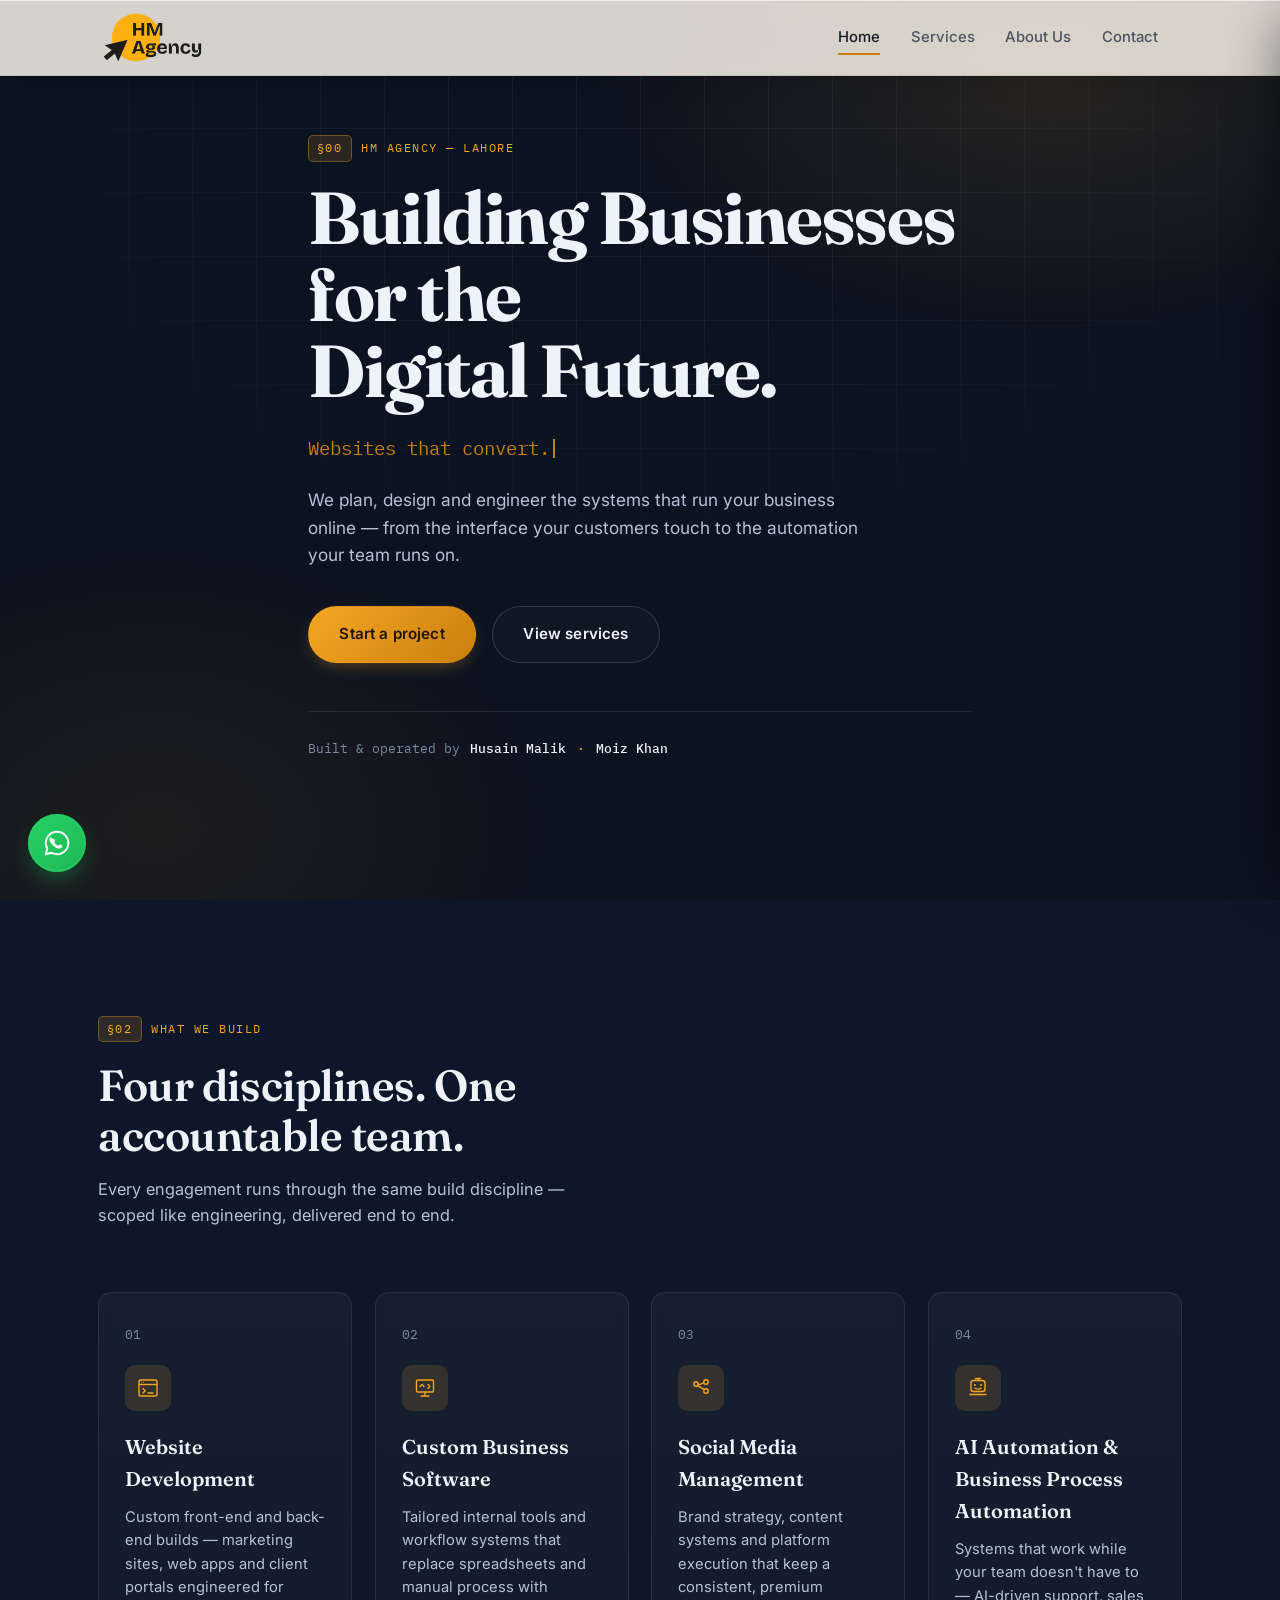
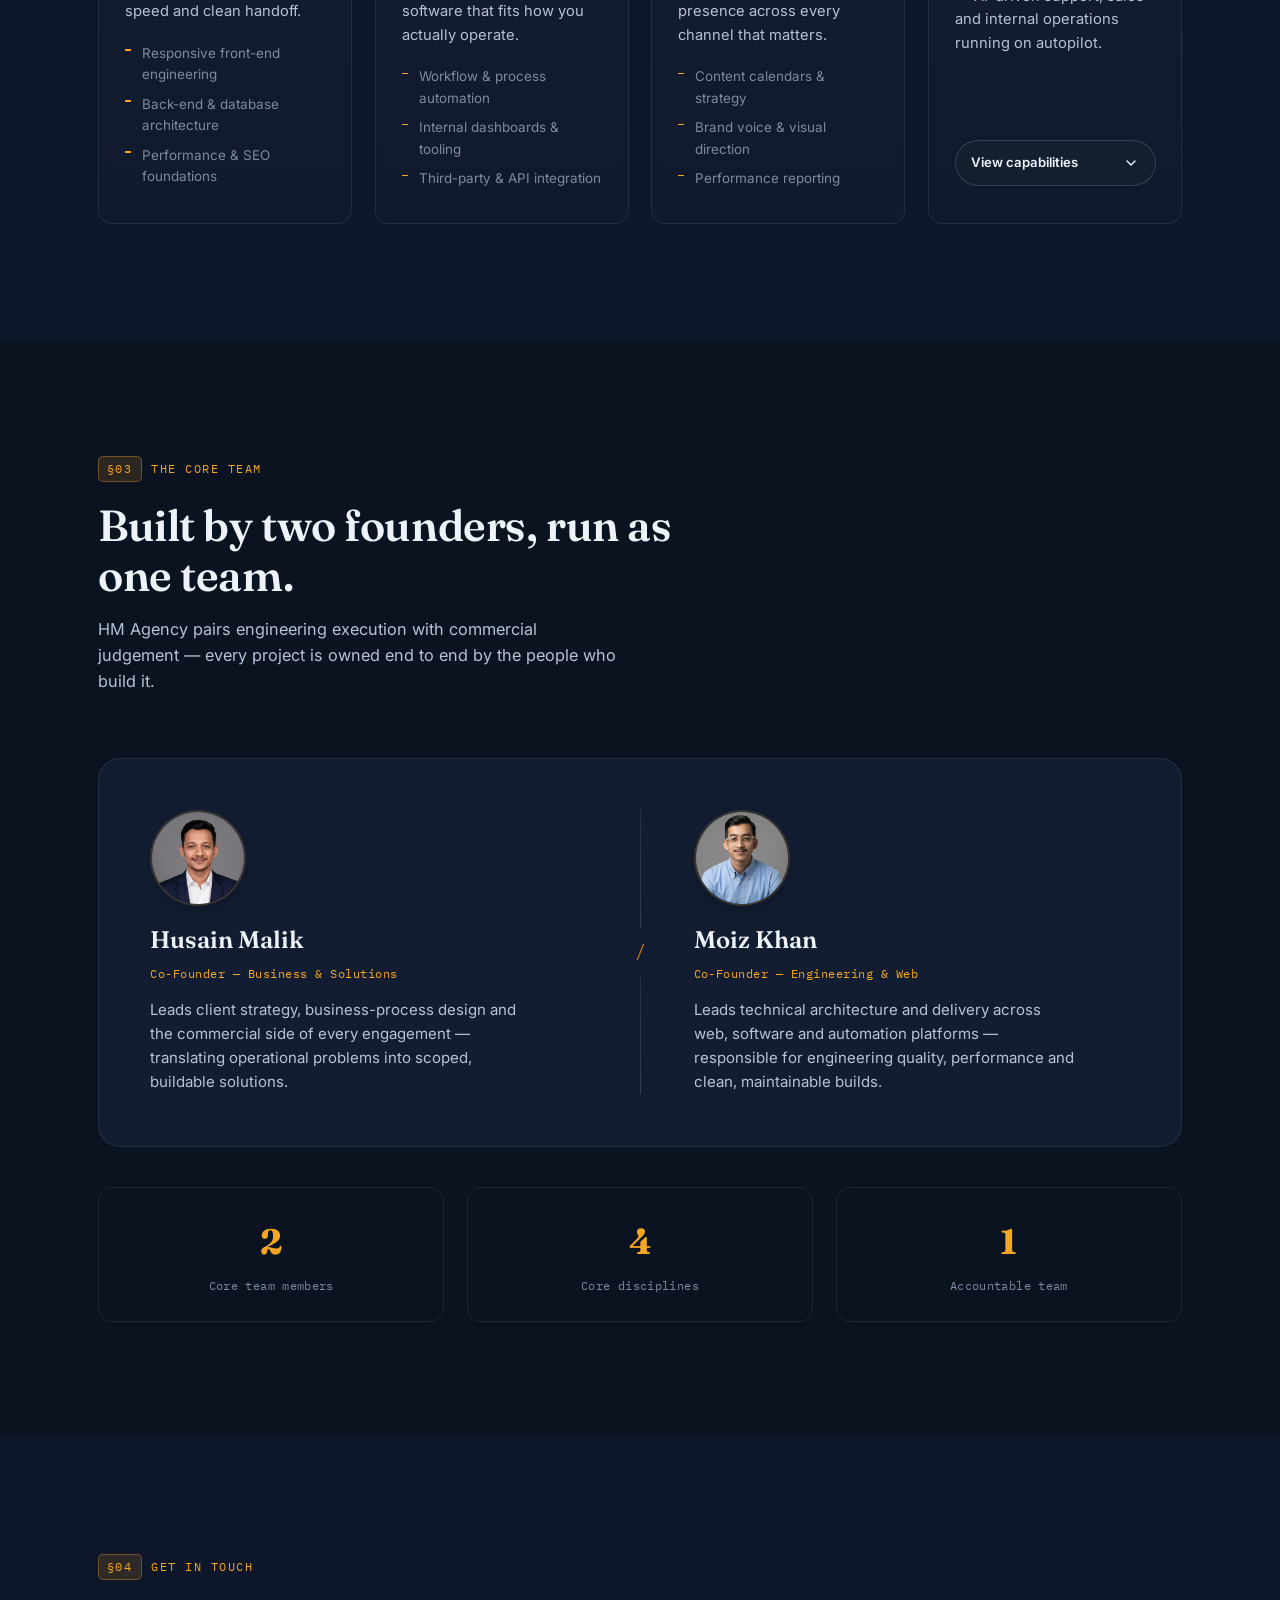
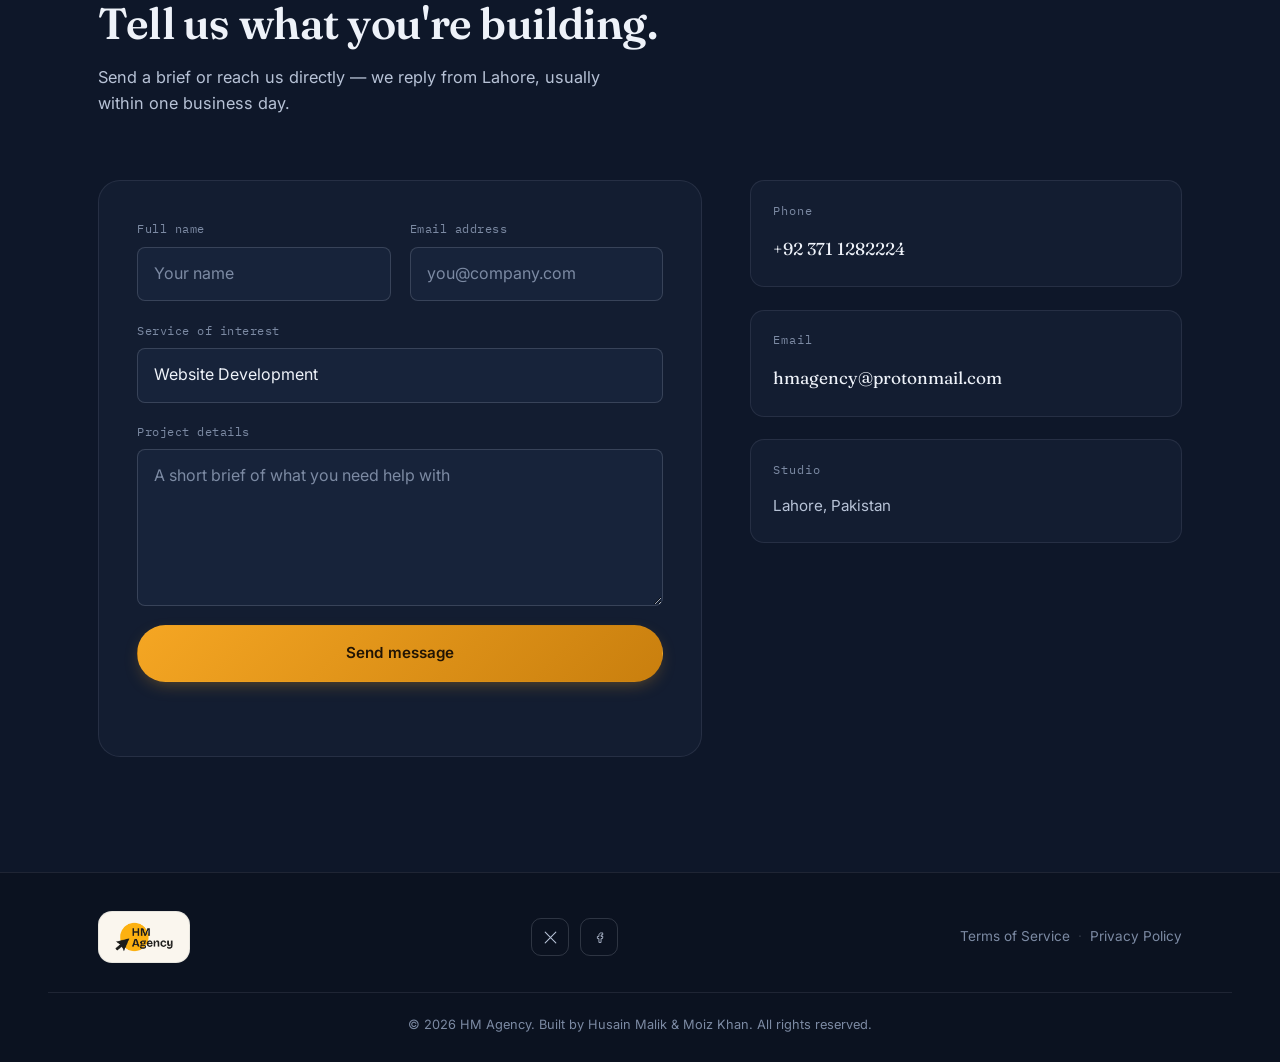
==== commit 413223db: "whatsapp widget" ====
--- a/index.html
+++ b/index.html
@@ -438,6 +438,21 @@
       reserved.</p>
   </footer>
 
+  <!-- ============ FLOATING WHATSAPP WIDGET ============ -->
+  <a
+    href="https://wa.me/923711282224?text=Hello%2C%20how%20can%20I%20get%20more%20info%20about%20this%3F"
+    class="whatsapp-widget"
+    target="_blank"
+    rel="noopener noreferrer"
+    aria-label="Chat with HM Agency on WhatsApp"
+  >
+    <svg class="whatsapp-icon" viewBox="0 0 24 24" fill="none" aria-hidden="true">
+      <path d="M12 3a9 9 0 0 0-7.75 13.5L3 21l4.6-1.2A9 9 0 1 0 12 3Z" stroke="currentColor" stroke-width="1.5" stroke-linecap="round" stroke-linejoin="round"/>
+      <path d="M8.4 9c.2-.5.4-.5.6-.5h.4c.15 0 .3 0 .45.3.15.35.5 1.15.5 1.3.05.1.05.2 0 .3-.05.15-.1.2-.2.3-.1.1-.2.2-.3.3-.1.1-.2.2-.05.45.15.25.6.95 1.25 1.55.85.75 1.55.95 1.8 1.1.25.1.4.1.55-.05.15-.15.5-.6.65-.8.15-.2.3-.15.5-.1.15.1 1.1.5 1.3.6.15.1.25.15.3.25.05.15.05.65-.15 1.25-.2.6-1.15 1.1-1.65 1.15-.45.1-1 .15-3.1-.7-2.55-1.1-4.15-3.75-4.3-3.9-.15-.15-1-1.4-1-2.6 0-1.25.65-1.85.9-2.1Z" fill="currentColor"/>
+    </svg>
+    <span class="whatsapp-tooltip">Chat with us</span>
+  </a>
+
   <script src="script.js"></script>
 </body>
 
--- a/styles.css
+++ b/styles.css
@@ -1000,4 +1000,94 @@
   background: rgba(250,246,238,0.96);
   border-color: rgba(20,25,40,0.14);
   box-shadow: 0 1px 0 rgba(255,255,255,0.6) inset, 0 16px 34px -18px rgba(0,0,0,0.5);
+}
+
+/* =========================================================
+   FLOATING WHATSAPP WIDGET
+   Fixed bottom-left, sits above normal content but below the
+   mobile menu (z-index 99) and its backdrop (z-index 98) so
+   it's naturally covered — not floating oddly — whenever the
+   mobile nav is open. WhatsApp's own green is used deliberately
+   here (rather than the site's gold accent) since it's the
+   universal, instantly-recognizable convention for this exact
+   kind of chat launcher.
+   ========================================================= */
+.whatsapp-widget{
+  position: fixed;
+  left: clamp(16px, 4vw, 28px);
+  bottom: calc(env(safe-area-inset-bottom, 0px) + clamp(16px, 4vw, 28px));
+  z-index: 95;
+  display: flex;
+  align-items: center;
+  justify-content: center;
+  width: 58px;
+  height: 58px;
+  border-radius: 50%;
+  background: linear-gradient(135deg, #25d366, #1fb655);
+  color: #ffffff;
+  box-shadow: 0 10px 24px -8px rgba(37,211,102,0.55), 0 2px 6px rgba(0,0,0,0.35);
+  transition: filter var(--dur-fast) var(--ease),
+              transform var(--dur-fast) var(--ease),
+              box-shadow var(--dur-fast) var(--ease);
+}
+.whatsapp-widget:hover{
+  filter: brightness(1.15);
+  transform: translateY(-3px);
+  box-shadow: 0 16px 32px -8px rgba(37,211,102,0.65), 0 4px 10px rgba(0,0,0,0.4);
+}
+.whatsapp-widget:active{ transform: translateY(-1px); }
+
+.whatsapp-icon{ width: 30px; height: 30px; }
+
+/* Soft attention pulse — automatically disabled by the
+   prefers-reduced-motion override at the top of this file. */
+.whatsapp-widget::after{
+  content: "";
+  position: absolute;
+  inset: 0;
+  border-radius: 50%;
+  border: 2px solid #25d366;
+  opacity: .6;
+  animation: whatsapp-pulse 2.4s ease-out infinite;
+  pointer-events: none;
+}
+@keyframes whatsapp-pulse{
+  0%   { transform: scale(1);   opacity: .55; }
+  100% { transform: scale(1.6); opacity: 0;   }
+}
+
+/* Hover-only text label, desktop/pointer devices */
+.whatsapp-tooltip{
+  position: absolute;
+  left: calc(100% + 12px);
+  top: 50%;
+  transform: translateY(-50%) translateX(-6px);
+  white-space: nowrap;
+  background: var(--header-bg-solid);
+  color: var(--header-text-hi);
+  font-size: .82rem;
+  font-weight: 600;
+  padding: .5rem .85rem;
+  border-radius: var(--radius-s);
+  border: 1px solid var(--header-border);
+  box-shadow: 0 8px 20px -10px rgba(0,0,0,0.5);
+  opacity: 0;
+  pointer-events: none;
+  transition: opacity var(--dur-fast) var(--ease), transform var(--dur-fast) var(--ease);
+}
+.whatsapp-widget:hover .whatsapp-tooltip{
+  opacity: 1;
+  transform: translateY(-50%) translateX(0);
+}
+
+@media (max-width: 560px){
+  .whatsapp-widget{ width: 52px; height: 52px; }
+  .whatsapp-icon{ width: 27px; height: 27px; }
+  /* Tooltip relies on hover, which doesn't really exist on touch —
+     hide it there so a stray tap can't leave it stuck open. */
+  .whatsapp-tooltip{ display: none; }
+}
+
+@media (hover: none){
+  .whatsapp-tooltip{ display: none; }
 }
